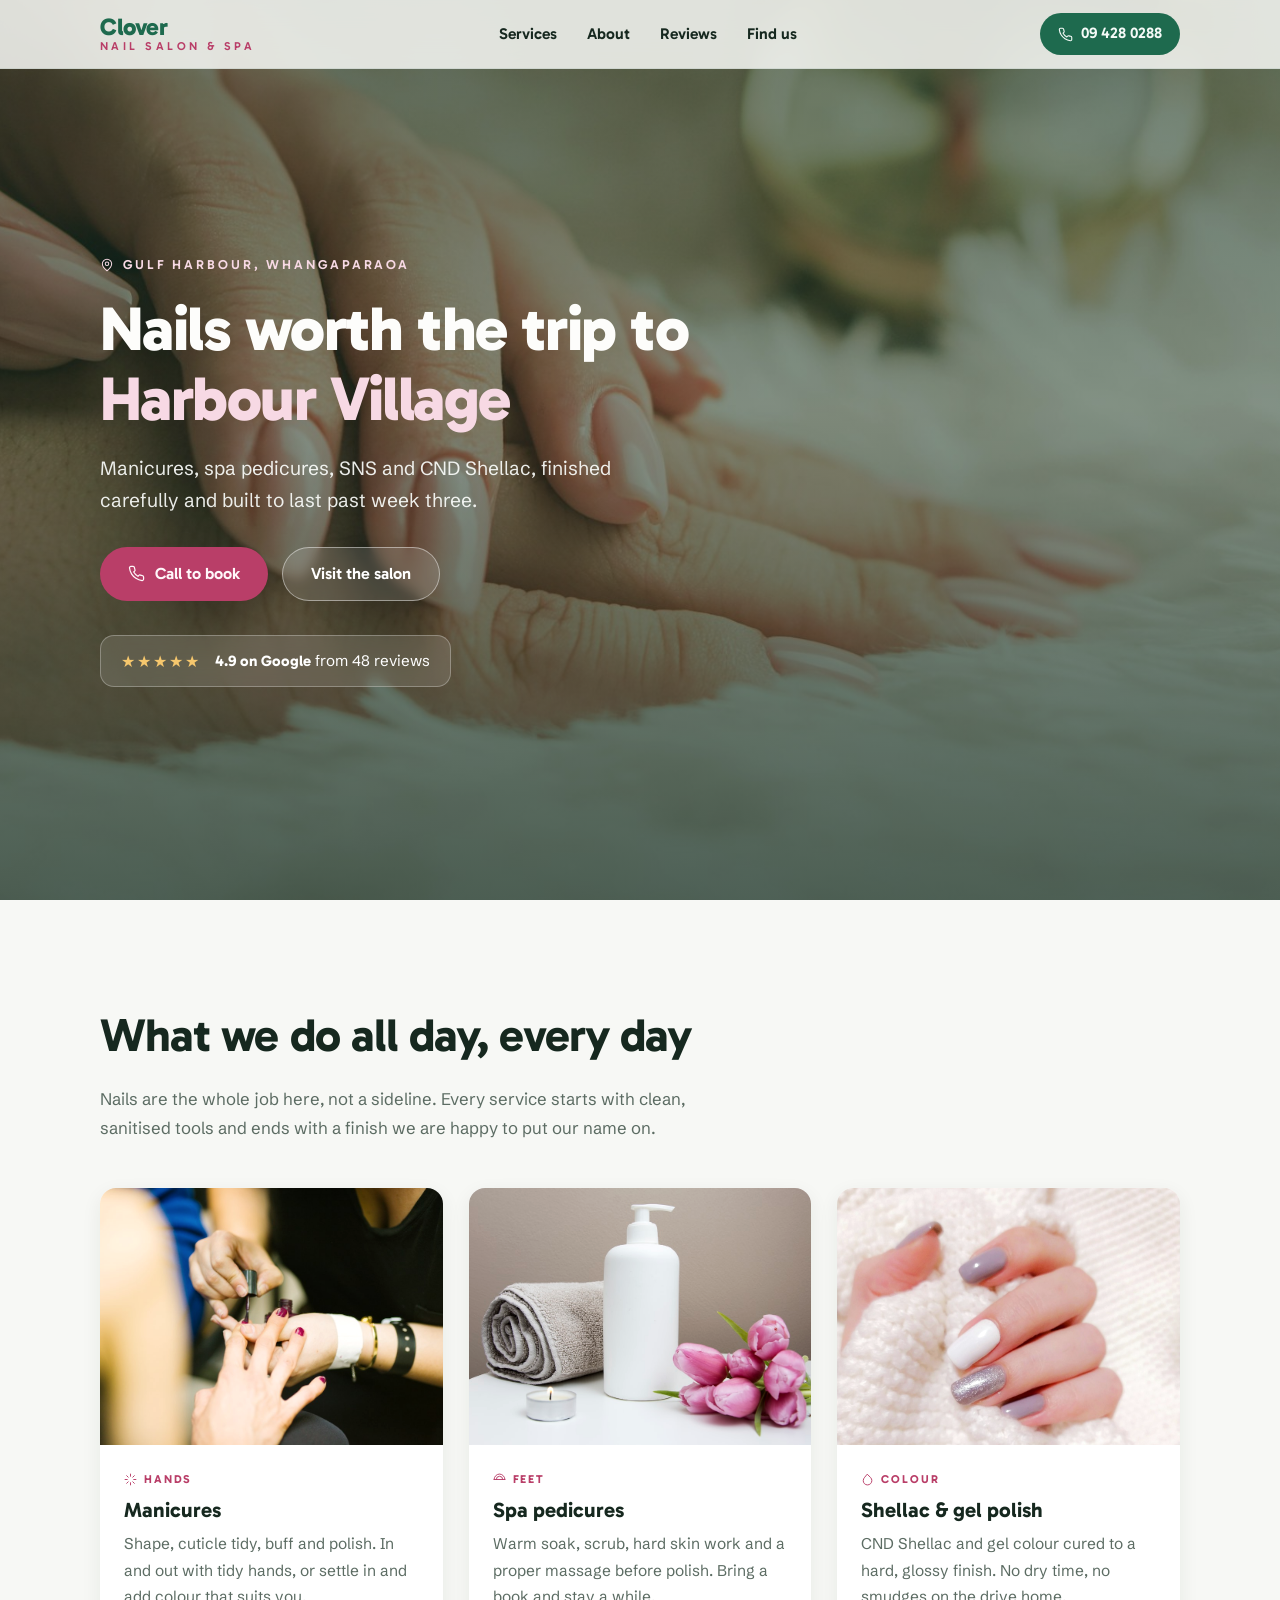
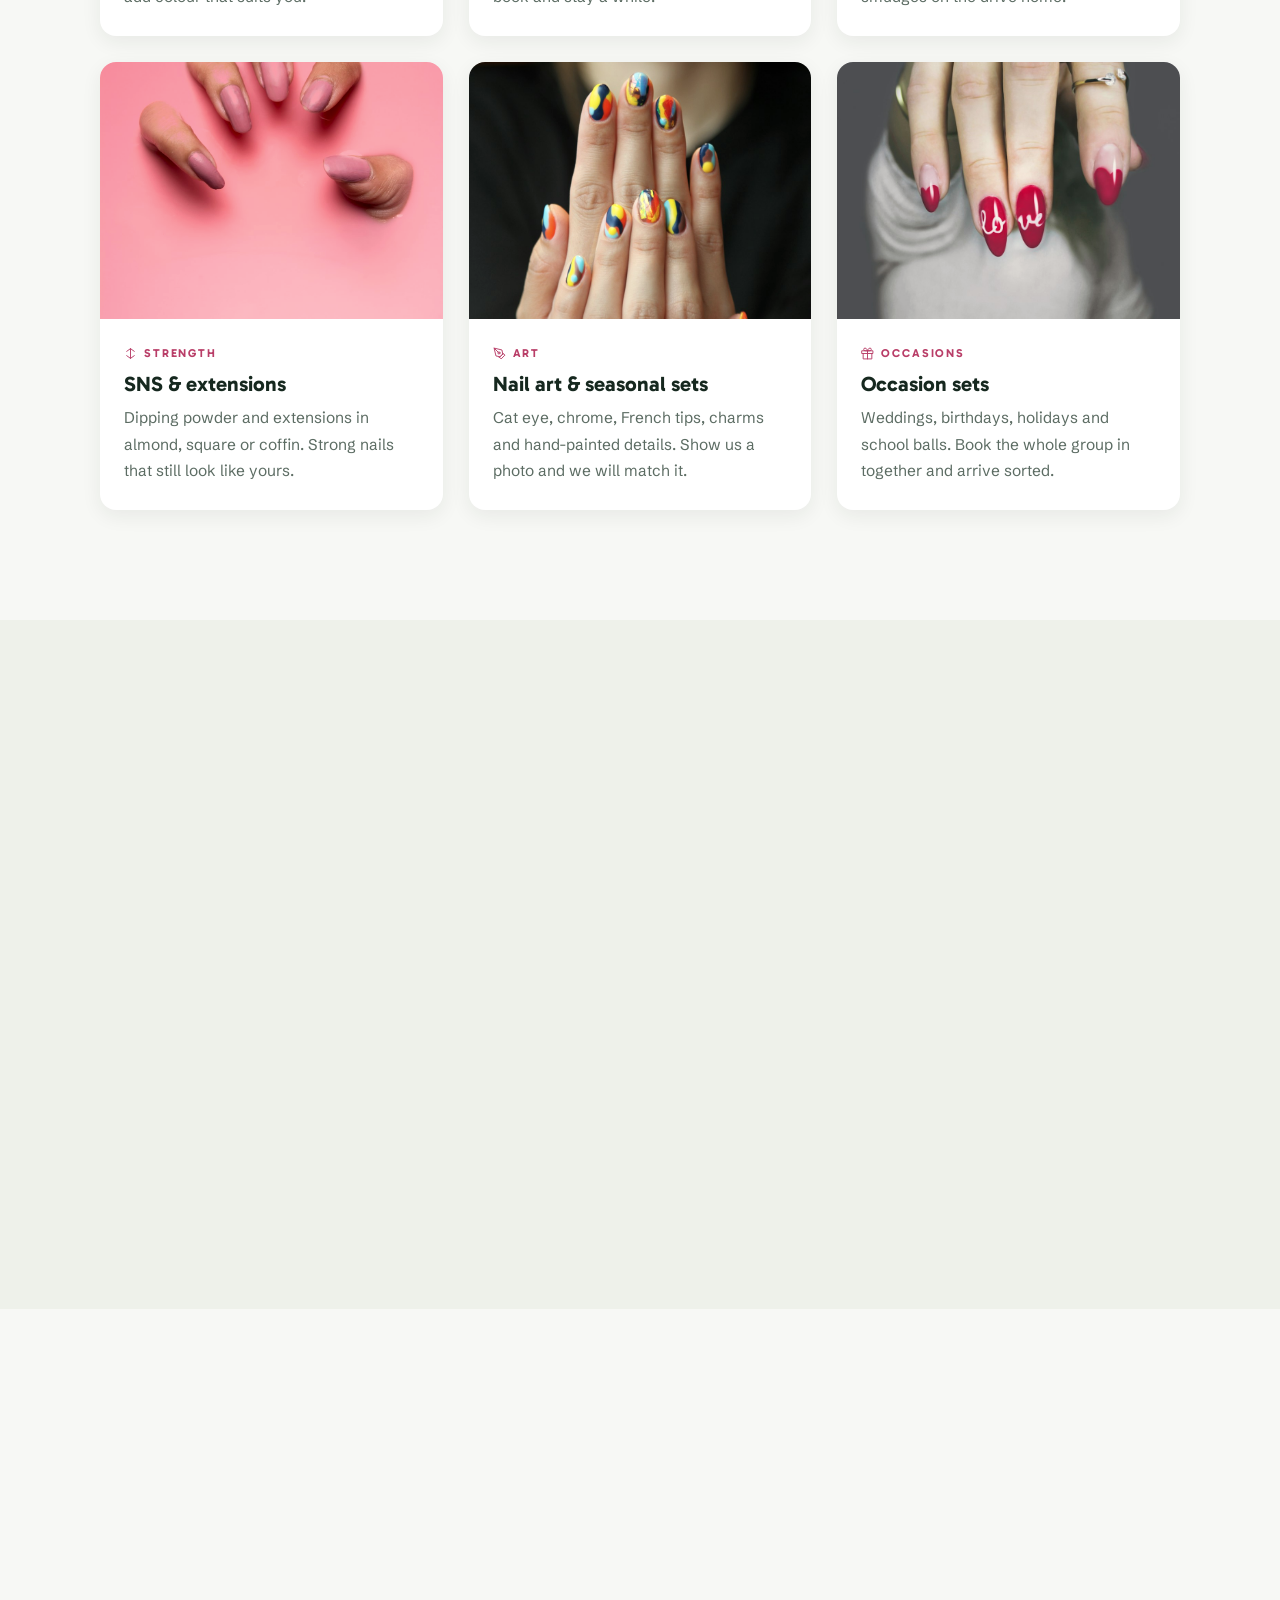
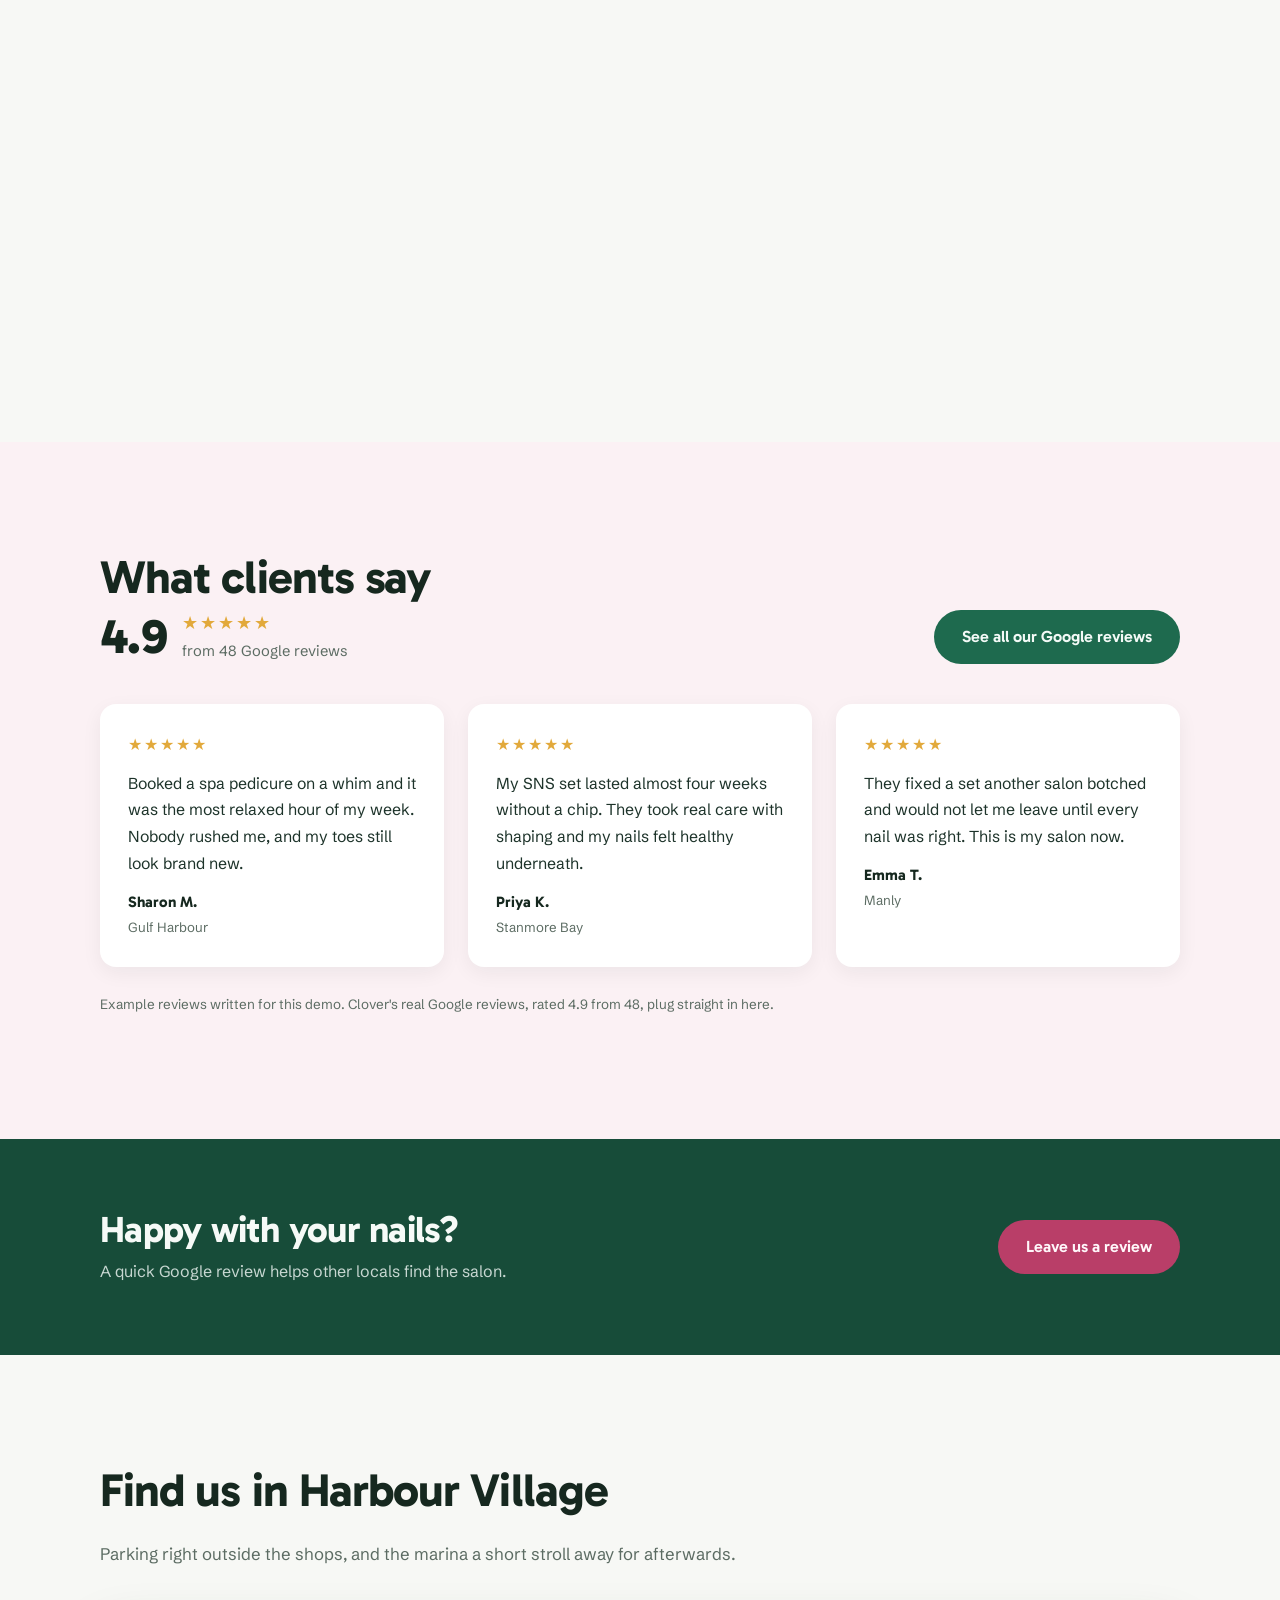
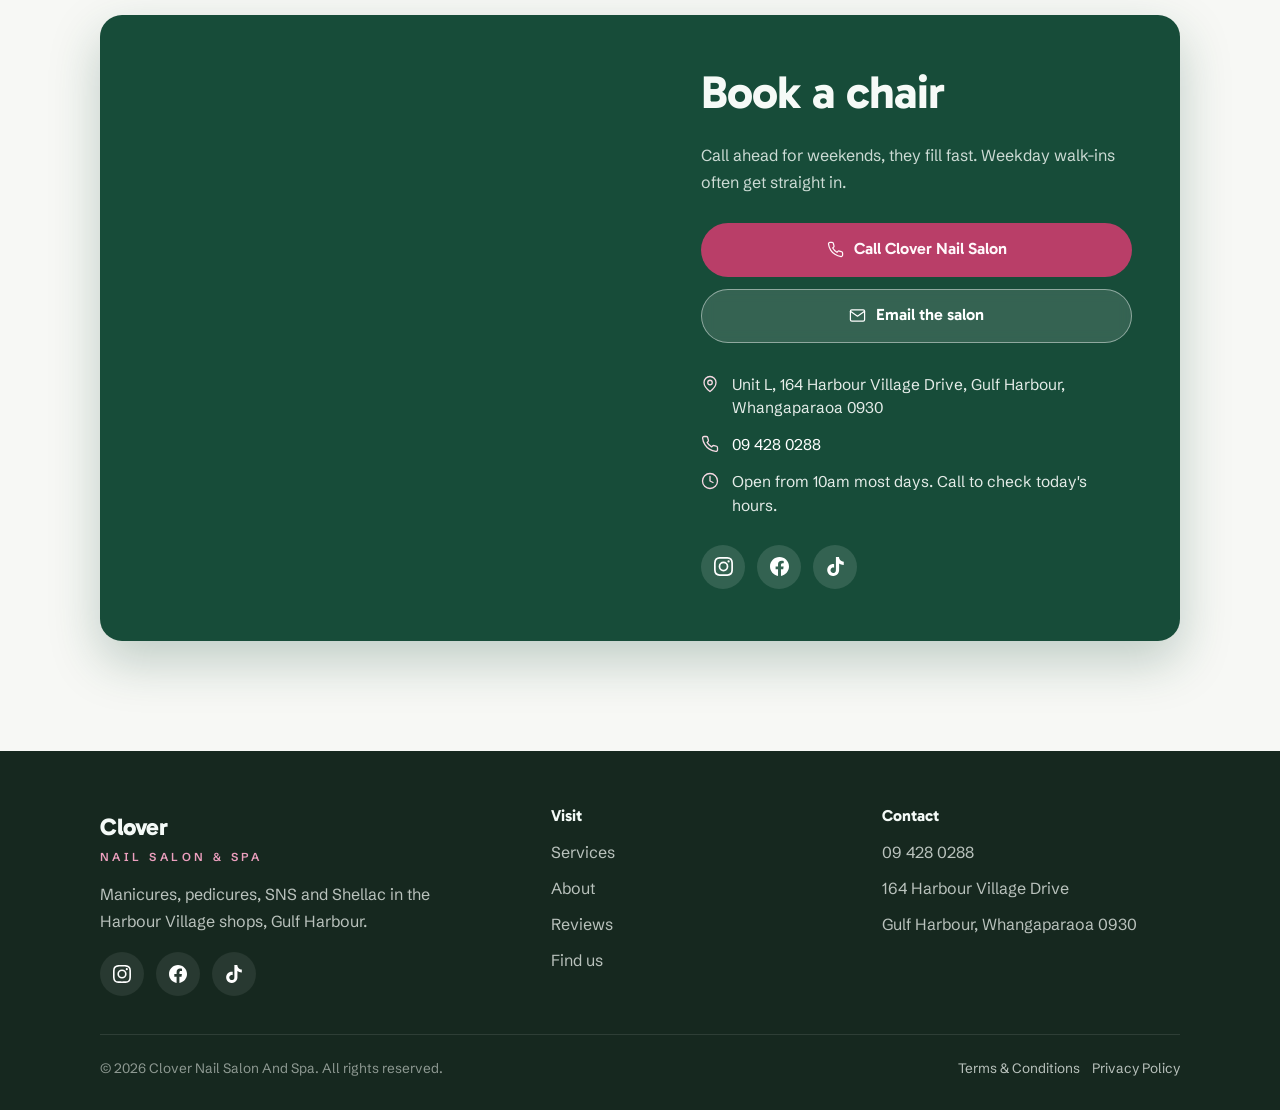
==== index.html @ a3404a82 "Initial build: Clover Nail Salon And Spa Co-Authored-By: Claude Fable 5 <noreply@anthropic.com>" ====
<!DOCTYPE html>
<html lang="en-NZ">
<head>
<meta charset="UTF-8">
<meta name="viewport" content="width=device-width, initial-scale=1">
<title>Clover Nail Salon And Spa | Nail Salon, Gulf Harbour</title>
<meta name="description" content="Manicures, spa pedicures, SNS and CND Shellac at Harbour Village, Gulf Harbour. Clover Nail Salon And Spa, rated 4.9 on Google. Call 09 428 0288 to book.">
<meta property="og:title" content="Clover Nail Salon And Spa | Nail Salon, Gulf Harbour">
<meta property="og:description" content="Manicures, spa pedicures, SNS and CND Shellac at Harbour Village, Gulf Harbour. Rated 4.9 on Google.">
<meta property="og:type" content="website">
<meta property="og:image" content="img/hero-1.jpg">
<link rel="icon" href="data:image/svg+xml,%3Csvg xmlns='http://www.w3.org/2000/svg' viewBox='0 0 64 64'%3E%3Crect width='64' height='64' rx='16' fill='%231e6a4e'/%3E%3Ctext x='32' y='44' font-family='Georgia,serif' font-size='36' font-weight='bold' fill='%23fdf2f6' text-anchor='middle'%3EC%3C/text%3E%3C/svg%3E">
<link rel="preload" as="image" href="img/hero-1.jpg" fetchpriority="high">
<link rel="preconnect" href="https://fonts.googleapis.com">
<link rel="preconnect" href="https://fonts.gstatic.com" crossorigin>
<link href="https://fonts.googleapis.com/css2?family=Gabarito:wght@500;600;700;800&family=Schibsted+Grotesk:ital,wght@0,400;0,500;0,600;0,700;1,400&display=swap" rel="stylesheet">
<style>
:root{
  --ink:#16281f;
  --ink-2:#1d332a;
  --green:#1e6a4e;
  --green-deep:#174c39;
  --rose:#b93e68;
  --rose-soft:#f7d9e4;
  --bg:#f7f8f5;
  --bone:#eef1ea;
  --blush:#fbf1f4;
  --text:#33413a;
  --muted:#5c6c63;
  --radius:16px;
  --shadow:0 14px 34px rgba(23,76,57,.13);
  --ease:cubic-bezier(.16,1,.3,1);
}
*,*::before,*::after{box-sizing:border-box}
html{scroll-behavior:smooth}
body{margin:0;font-family:"Schibsted Grotesk",sans-serif;font-size:16px;line-height:1.7;color:var(--text);background:var(--bg);overflow-x:hidden}
img{max-width:100%;image-orientation:from-image}
h1,h2,h3,h4{font-family:"Gabarito",sans-serif;color:var(--ink);line-height:1.12;margin:0 0 .5em}
h2{font-size:clamp(1.9rem,4.5vw,2.9rem);font-weight:700;letter-spacing:-.02em;text-wrap:balance}
h3{font-size:1.3rem;font-weight:700}
p{margin:0 0 1em}
a{color:var(--green)}
::selection{background:var(--rose-soft);color:var(--ink)}
.wrap{max-width:1120px;margin:0 auto;padding:0 20px}
.svc-grid>*,.about-grid>*,.crew-grid>*,.rev-grid>*,.contact-card>*,.foot-grid>*{min-width:0}
section{padding:84px 0}
@media(min-width:768px){section{padding:110px 0}}

/* buttons */
.btn{display:inline-flex;align-items:center;justify-content:center;gap:10px;font-family:"Gabarito",sans-serif;font-weight:600;font-size:1.02rem;line-height:1;padding:0 28px;height:54px;border-radius:999px;text-decoration:none;transition:transform .3s var(--ease),box-shadow .3s var(--ease),background .3s var(--ease);white-space:nowrap}
.btn:active{transform:scale(.98)}
.btn svg{flex:none}
.btn-primary{background:var(--green);color:#f4faf7}
.btn-primary:hover{background:var(--green-deep);transform:translateY(-2px);box-shadow:0 12px 26px rgba(23,76,57,.28)}
.btn-rose{background:var(--rose);color:#fff7fa}
.btn-rose:hover{background:#9f345a;transform:translateY(-2px);box-shadow:0 12px 26px rgba(185,62,104,.32)}
.btn-ghost{background:rgba(255,255,255,.13);color:#fff;border:1px solid rgba(255,255,255,.45);backdrop-filter:blur(6px)}
.btn-ghost:hover{background:rgba(255,255,255,.24);transform:translateY(-2px)}

/* intro overlay */
#intro{position:fixed;inset:0;z-index:200;background:var(--green-deep);display:flex;align-items:center;justify-content:center;flex-direction:column;gap:10px;transition:opacity .7s var(--ease),visibility .7s}
#intro .intro-name{font-family:"Gabarito",sans-serif;font-weight:800;font-size:clamp(2rem,6vw,3.4rem);color:#f4faf7;letter-spacing:-.02em;opacity:0;transform:translateY(14px);animation:introUp .8s var(--ease) .15s forwards}
#intro .intro-sub{font-size:.95rem;letter-spacing:.32em;text-transform:uppercase;color:var(--rose-soft);opacity:0;animation:introUp .8s var(--ease) .4s forwards}
#intro.done{opacity:0;visibility:hidden;pointer-events:none}
@keyframes introUp{to{opacity:1;transform:translateY(0)}}

/* nav */
header{position:fixed;top:0;left:0;right:0;z-index:100;background:rgba(247,248,245,.86);backdrop-filter:blur(14px);border-bottom:1px solid rgba(23,76,57,.08);transition:box-shadow .3s}
header.scrolled{box-shadow:0 6px 24px rgba(22,40,31,.08)}
.nav{display:flex;align-items:center;justify-content:space-between;height:68px;gap:16px}
.logo{font-family:"Gabarito",sans-serif;text-decoration:none;line-height:1;display:flex;flex-direction:column;gap:2px}
.logo .l1{font-weight:800;font-size:1.5rem;color:var(--green);letter-spacing:-.02em}
.logo .l2{font-size:.72rem;font-weight:600;letter-spacing:.3em;text-transform:uppercase;color:var(--rose)}
.nav-links{display:none;align-items:center;gap:30px;list-style:none;margin:0;padding:0}
.nav-links a{font-family:"Gabarito",sans-serif;font-weight:600;font-size:.98rem;color:var(--ink);text-decoration:none;transition:color .25s}
.nav-links a:hover{color:var(--rose)}
.nav-phone{display:none;align-items:center;gap:8px;height:42px;padding:0 18px;border-radius:999px;background:var(--green);color:#f4faf7;font-family:"Gabarito",sans-serif;font-weight:600;font-size:.95rem;line-height:1;text-decoration:none;transition:background .25s,transform .25s}
.nav-phone:hover{background:var(--green-deep);transform:translateY(-1px)}
.nav-burger{display:flex;flex-direction:column;justify-content:center;gap:5px;width:46px;height:46px;padding:11px;background:none;border:0;cursor:pointer}
.nav-burger span{display:block;height:2px;background:var(--ink);border-radius:2px;transition:transform .3s var(--ease),opacity .3s}
.nav-burger.open span:nth-child(1){transform:translateY(7px) rotate(45deg)}
.nav-burger.open span:nth-child(2){opacity:0}
.nav-burger.open span:nth-child(3){transform:translateY(-7px) rotate(-45deg)}
#mobileMenu{display:none;flex-direction:column;gap:4px;padding:10px 20px 22px;background:rgba(247,248,245,.98);border-bottom:1px solid rgba(23,76,57,.1)}
#mobileMenu.open{display:flex}
#mobileMenu a{font-family:"Gabarito",sans-serif;font-weight:600;font-size:1.1rem;color:var(--ink);text-decoration:none;padding:12px 4px;border-bottom:1px solid rgba(23,76,57,.07)}
#mobileMenu a.m-call{margin-top:10px;background:var(--green);color:#f4faf7;border:0;border-radius:999px;text-align:center;padding:14px}
@media(min-width:900px){
  .nav-links{display:flex}
  .nav-phone{display:inline-flex}
  .nav-burger,#mobileMenu{display:none!important}
}

/* hero */
.hero{position:relative;min-height:100dvh;display:flex;align-items:center;background:var(--green-deep);overflow:hidden;padding:110px 0 70px}
.hero-slides{position:absolute;inset:0}
.hero-slide{position:absolute;inset:0;background-size:cover;background-position:center;opacity:0;transition:opacity 1.6s ease}
.hero-slide.active{opacity:1}
.hero::after{content:"";position:absolute;inset:0;background:linear-gradient(180deg,rgba(20,52,40,.62) 0%,rgba(20,52,40,.5) 45%,rgba(16,42,32,.72) 100%)}
.hero-inner{position:relative;z-index:2;max-width:1120px;margin:0 auto;padding:0 20px;width:100%}
.hero-eyebrow{display:inline-flex;align-items:center;gap:9px;font-family:"Gabarito",sans-serif;font-weight:600;font-size:.82rem;letter-spacing:.22em;text-transform:uppercase;color:var(--rose-soft);margin-bottom:18px}
.hero-eyebrow svg{flex:none}
.hero h1{font-size:clamp(2.4rem,5.8vw,3.9rem);font-weight:800;color:#fdfdfb;letter-spacing:-.025em;max-width:20ch;margin-bottom:18px}
.hero h1 em{font-style:normal;color:var(--rose-soft)}
.hero-sub{font-size:clamp(1.02rem,2vw,1.2rem);color:rgba(250,252,250,.92);max-width:46ch;margin-bottom:30px}
.hero-ctas{display:flex;flex-wrap:wrap;gap:14px;margin-bottom:34px}
.hero-review{display:inline-flex;align-items:center;gap:14px;padding:14px 20px;border-radius:14px;background:rgba(255,255,255,.12);border:1px solid rgba(255,255,255,.28);backdrop-filter:blur(10px);color:#fff}
.hero-review .stars{color:#f6c76d;letter-spacing:2px;font-size:1.02rem;line-height:1}
.hero-review .hr-text{font-size:.95rem;line-height:1.4}
.hero-review .hr-text strong{font-family:"Gabarito",sans-serif;font-weight:700}
.hero-review a{color:#fff}

/* section headings */
.sec-head{max-width:640px;margin-bottom:46px}
.sec-head p{color:var(--muted);font-size:1.05rem}
.sec-head.center{margin-left:auto;margin-right:auto;text-align:center}

/* services */
.svc-grid{display:grid;grid-template-columns:1fr;gap:26px}
@media(min-width:640px){.svc-grid{grid-template-columns:repeat(2,1fr)}}
@media(min-width:1000px){.svc-grid{grid-template-columns:repeat(3,1fr)}}
.svc-card{background:#fff;border-radius:var(--radius);overflow:hidden;box-shadow:0 6px 20px rgba(22,40,31,.07);transition:transform .35s var(--ease),box-shadow .35s var(--ease)}
.svc-card:hover{transform:translateY(-6px);box-shadow:var(--shadow)}
.svc-card figure{margin:0;aspect-ratio:4/3;overflow:hidden}
.svc-card img{width:100%;height:100%;object-fit:cover;display:block;filter:saturate(.85) contrast(1.05);transition:transform .6s var(--ease)}
.svc-card:hover img{transform:scale(1.05)}
.svc-body{padding:22px 24px 26px}
.svc-tag{display:inline-flex;align-items:center;gap:7px;font-family:"Gabarito",sans-serif;font-size:.72rem;font-weight:700;letter-spacing:.16em;text-transform:uppercase;color:var(--rose);margin-bottom:8px}
.svc-body p{margin:0;color:var(--muted);font-size:.97rem}

/* about */
.about{background:var(--bone)}
.about-grid{display:grid;grid-template-columns:1fr;gap:44px;align-items:center}
@media(min-width:900px){.about-grid{grid-template-columns:1fr 1fr;gap:64px}}
.about-photo{position:relative}
.about-photo img{width:100%;height:auto;aspect-ratio:4/3;object-fit:cover;border-radius:var(--radius);filter:saturate(.85) contrast(1.05);box-shadow:var(--shadow);display:block}
.about-photo::after{content:"Harbour Village, Gulf Harbour";position:absolute;left:18px;bottom:18px;background:var(--green);color:#f4faf7;font-family:"Gabarito",sans-serif;font-weight:600;font-size:.85rem;line-height:1;padding:12px 18px;border-radius:999px}
.about-check{list-style:none;margin:26px 0 0;padding:0;display:flex;flex-direction:column;gap:14px}
.about-check li{display:flex;gap:12px;align-items:flex-start;font-weight:500;color:var(--ink-2)}
.about-check svg{flex:none;margin-top:3px;color:var(--rose)}

/* crew */
.crew-note{font-size:.85rem;color:var(--muted);display:inline-flex;align-items:center;gap:7px;background:#fff;border:1px solid rgba(23,76,57,.12);border-radius:999px;padding:7px 14px;line-height:1.45}
.crew-grid{display:grid;grid-template-columns:1fr;gap:24px;margin-top:38px}
@media(min-width:700px){.crew-grid{grid-template-columns:repeat(3,1fr)}}
.crew-card{background:#fff;border-radius:var(--radius);padding:34px 26px;text-align:center;box-shadow:0 6px 20px rgba(22,40,31,.06);transition:transform .35s var(--ease)}
.crew-card:hover{transform:translateY(-5px)}
.crew-avatar{width:88px;height:88px;margin:0 auto 18px;border-radius:50%;background:var(--green-deep);color:var(--rose-soft);display:flex;align-items:center;justify-content:center;font-family:"Gabarito",sans-serif;font-weight:800;font-size:1.7rem;border:3px solid var(--rose)}
.crew-card h3{margin-bottom:2px}
.crew-role{font-size:.85rem;font-weight:600;letter-spacing:.08em;text-transform:uppercase;color:var(--rose);margin-bottom:10px}
.crew-card p{margin:0;color:var(--muted);font-size:.95rem}

/* reviews */
.reviews{background:var(--blush)}
.rev-top{display:flex;flex-wrap:wrap;align-items:flex-end;justify-content:space-between;gap:20px;margin-bottom:40px}
.rev-score{display:flex;align-items:center;gap:14px}
.rev-score .big{font-family:"Gabarito",sans-serif;font-weight:800;font-size:3rem;color:var(--ink);line-height:1}
.rev-score .stars{color:#e2a93b;font-size:1.1rem;letter-spacing:2px;line-height:1.3}
.rev-score .cnt{font-size:.92rem;color:var(--muted)}
.rev-grid{display:grid;grid-template-columns:1fr;gap:24px}
@media(min-width:800px){.rev-grid{grid-template-columns:repeat(3,1fr)}}
.rev-card{background:#fff;border-radius:var(--radius);padding:28px;box-shadow:0 6px 20px rgba(22,40,31,.06);display:flex;flex-direction:column;gap:12px}
.rev-card .stars{color:#e2a93b;letter-spacing:2px;font-size:.98rem}
.rev-card blockquote{margin:0;font-size:.99rem;color:var(--ink-2)}
.rev-card .who{font-family:"Gabarito",sans-serif;font-weight:700;color:var(--ink);font-size:.95rem}
.rev-card .who span{display:block;font-family:"Schibsted Grotesk",sans-serif;font-weight:400;color:var(--muted);font-size:.83rem}
.rev-badge{margin-top:26px;font-size:.84rem;color:var(--muted)}

/* review banner */
.rev-banner{background:var(--green-deep);padding:70px 0}
.rev-banner .inner{display:flex;flex-wrap:wrap;align-items:center;justify-content:space-between;gap:26px}
.rev-banner h2{color:#f6faf7;margin:0;font-size:clamp(1.6rem,3.6vw,2.3rem)}
.rev-banner p{color:rgba(244,250,247,.8);margin:8px 0 0;max-width:44ch}

/* contact */
.contact-card{background:var(--green-deep);border-radius:22px;overflow:hidden;display:grid;grid-template-columns:1fr;box-shadow:0 20px 50px rgba(23,76,57,.25)}
@media(min-width:900px){.contact-card{grid-template-columns:1.05fr 1fr}}
.contact-map{min-height:320px;order:2}
@media(min-width:900px){.contact-map{order:1}}
.contact-map iframe{width:100%;height:100%;min-height:320px;border:0;display:block}
.contact-info{order:1;padding:40px 28px}
@media(min-width:900px){.contact-info{order:2;padding:52px 48px}}
.contact-info h2{color:#f6faf7}
.contact-info>p{color:rgba(244,250,247,.82);margin-bottom:26px}
.contact-btns{display:flex;flex-direction:column;gap:12px;margin-bottom:30px}
.contact-btns .btn{width:100%}
.c-rows{display:flex;flex-direction:column;gap:14px;margin-bottom:28px}
.c-row{display:flex;gap:13px;align-items:flex-start;color:rgba(246,250,247,.92);font-size:.97rem;line-height:1.5}
.c-row svg{flex:none;margin-top:2px;color:var(--rose-soft)}
.c-row a{color:#fff;text-decoration:none}
.c-row a:hover{text-decoration:underline}
.socials{display:flex;gap:12px}
.socials a{width:44px;height:44px;border-radius:50%;display:flex;align-items:center;justify-content:center;background:rgba(255,255,255,.12);color:#fff;transition:background .25s,transform .25s}
.socials a:hover{background:var(--rose);transform:translateY(-2px)}

/* footer */
footer{background:var(--ink);color:rgba(240,245,241,.75);padding:56px 0 30px}
.foot-grid{display:grid;grid-template-columns:1fr;gap:34px;margin-bottom:38px}
@media(min-width:800px){.foot-grid{grid-template-columns:1.4fr 1fr 1fr}}
.foot-logo .l1{font-family:"Gabarito",sans-serif;font-weight:800;font-size:1.5rem;color:#f4faf7;letter-spacing:-.02em}
.foot-logo .l2{font-size:.72rem;font-weight:600;letter-spacing:.3em;text-transform:uppercase;color:#ec9fbe}
footer h3{color:#f4faf7;font-size:1rem;margin-bottom:14px}
footer ul{list-style:none;margin:0;padding:0;display:flex;flex-direction:column;gap:9px}
footer a{color:rgba(240,245,241,.75);text-decoration:none;transition:color .25s}
footer a:hover{color:var(--rose-soft)}
.foot-bottom{border-top:1px solid rgba(255,255,255,.1);padding-top:22px;display:flex;flex-wrap:wrap;justify-content:space-between;gap:12px;font-size:.85rem;color:rgba(240,245,241,.55)}
footer .socials a{background:rgba(255,255,255,.08)}

/* reveal */
.reveal{opacity:0;transform:translateY(26px);transition:opacity .8s var(--ease),transform .8s var(--ease)}
.reveal.in{opacity:1;transform:none}

@media (prefers-reduced-motion: reduce){
  html{scroll-behavior:auto}
  *,*::before,*::after{animation-duration:.01ms!important;animation-iteration-count:1!important;transition-duration:.01ms!important}
  .reveal{opacity:1;transform:none}
  #intro{display:none}
}
</style>
</head>
<body>

<div id="intro" aria-hidden="true">
  <div class="intro-name">Clover</div>
  <div class="intro-sub">Nail Salon &amp; Spa</div>
</div>

<header id="siteHeader">
  <div class="wrap nav">
    <a class="logo" href="#top" aria-label="Clover Nail Salon And Spa, home">
      <span class="l1">Clover</span>
      <span class="l2">Nail Salon &amp; Spa</span>
    </a>
    <ul class="nav-links">
      <li><a href="#services">Services</a></li>
      <li><a href="#about">About</a></li>
      <li><a href="#reviews">Reviews</a></li>
      <li><a href="#contact">Find us</a></li>
    </ul>
    <a class="nav-phone" href="tel:+6494280288">
      <svg width="15" height="15" viewBox="0 0 24 24" fill="none" stroke="currentColor" stroke-width="1.75" stroke-linecap="round" stroke-linejoin="round" aria-hidden="true"><path d="M22 16.92v3a2 2 0 0 1-2.18 2 19.79 19.79 0 0 1-8.63-3.07 19.5 19.5 0 0 1-6-6 19.79 19.79 0 0 1-3.07-8.67A2 2 0 0 1 4.11 2h3a2 2 0 0 1 2 1.72c.13.96.36 1.9.7 2.81a2 2 0 0 1-.45 2.11L8.09 9.91a16 16 0 0 0 6 6l1.27-1.27a2 2 0 0 1 2.11-.45c.91.34 1.85.57 2.81.7A2 2 0 0 1 22 16.92z"/></svg>
      09 428 0288
    </a>
    <button class="nav-burger" id="burger" aria-label="Open menu" aria-expanded="false">
      <span></span><span></span><span></span>
    </button>
  </div>
  <nav id="mobileMenu" aria-label="Mobile">
    <a href="#services">Services</a>
    <a href="#about">About</a>
    <a href="#reviews">Reviews</a>
    <a href="#contact">Find us</a>
    <a class="m-call" href="tel:+6494280288">Call 09 428 0288</a>
  </nav>
</header>

<main id="top">

<section class="hero" id="home" aria-label="Welcome">
  <div class="hero-slides" aria-hidden="true">
    <div class="hero-slide active" style="background-image:url('img/hero-1.jpg')"></div>
    <div class="hero-slide" data-src="img/hero-2.jpg"></div>
    <div class="hero-slide" data-src="img/hero-3.jpg"></div>
  </div>
  <div class="hero-inner">
    <span class="hero-eyebrow">
      <svg width="14" height="14" viewBox="0 0 24 24" fill="none" stroke="currentColor" stroke-width="1.75" stroke-linecap="round" stroke-linejoin="round" aria-hidden="true"><path d="M20 10c0 6-8 12-8 12s-8-6-8-12a8 8 0 0 1 16 0z"/><circle cx="12" cy="10" r="3"/></svg>
      Gulf Harbour, Whangaparaoa
    </span>
    <h1>Nails worth the trip to <em>Harbour Village</em></h1>
    <p class="hero-sub">Manicures, spa pedicures, SNS and CND Shellac, finished carefully and built to last past week three.</p>
    <div class="hero-ctas">
      <a class="btn btn-rose" href="tel:+6494280288">
        <svg width="17" height="17" viewBox="0 0 24 24" fill="none" stroke="currentColor" stroke-width="1.75" stroke-linecap="round" stroke-linejoin="round" aria-hidden="true"><path d="M22 16.92v3a2 2 0 0 1-2.18 2 19.79 19.79 0 0 1-8.63-3.07 19.5 19.5 0 0 1-6-6 19.79 19.79 0 0 1-3.07-8.67A2 2 0 0 1 4.11 2h3a2 2 0 0 1 2 1.72c.13.96.36 1.9.7 2.81a2 2 0 0 1-.45 2.11L8.09 9.91a16 16 0 0 0 6 6l1.27-1.27a2 2 0 0 1 2.11-.45c.91.34 1.85.57 2.81.7A2 2 0 0 1 22 16.92z"/></svg>
        Call to book
      </a>
      <a class="btn btn-ghost" href="#contact">Visit the salon</a>
    </div>
    <div class="hero-review">
      <span class="stars" aria-hidden="true">&#9733;&#9733;&#9733;&#9733;&#9733;</span>
      <span class="hr-text"><strong>4.9 on Google</strong> from 48 reviews</span>
    </div>
  </div>
</section>

<section id="services">
  <div class="wrap">
    <div class="sec-head reveal">
      <h2>What we do all day, every day</h2>
      <p>Nails are the whole job here, not a sideline. Every service starts with clean, sanitised tools and ends with a finish we are happy to put our name on.</p>
    </div>
    <div class="svc-grid">
      <article class="svc-card reveal">
        <figure><img src="img/svc-manicure.jpg" alt="Nail technician painting a client's nails" width="1000" height="667" loading="lazy"></figure>
        <div class="svc-body">
          <span class="svc-tag">
            <svg width="13" height="13" viewBox="0 0 24 24" fill="none" stroke="currentColor" stroke-width="1.75" stroke-linecap="round" stroke-linejoin="round" aria-hidden="true"><path d="M12 2v4M12 18v4M4.93 4.93l2.83 2.83M16.24 16.24l2.83 2.83M2 12h4M18 12h4M4.93 19.07l2.83-2.83M16.24 7.76l2.83-2.83"/></svg>
            Hands
          </span>
          <h3>Manicures</h3>
          <p>Shape, cuticle tidy, buff and polish. In and out with tidy hands, or settle in and add colour that suits you.</p>
        </div>
      </article>
      <article class="svc-card reveal">
        <figure><img src="img/svc-pedicure.jpg" alt="Rolled towel, lotion and pink tulips set up for a spa treatment" width="1000" height="667" loading="lazy"></figure>
        <div class="svc-body">
          <span class="svc-tag">
            <svg width="13" height="13" viewBox="0 0 24 24" fill="none" stroke="currentColor" stroke-width="1.75" stroke-linecap="round" stroke-linejoin="round" aria-hidden="true"><path d="M2 12h20M2 12a10 10 0 0 1 20 0M6 12a6 6 0 0 1 12 0"/></svg>
            Feet
          </span>
          <h3>Spa pedicures</h3>
          <p>Warm soak, scrub, hard skin work and a proper massage before polish. Bring a book and stay a while.</p>
        </div>
      </article>
      <article class="svc-card reveal">
        <figure><img src="img/svc-gel.jpg" alt="Grey, white and glitter gel polish on square nails" width="1000" height="1000" loading="lazy"></figure>
        <div class="svc-body">
          <span class="svc-tag">
            <svg width="13" height="13" viewBox="0 0 24 24" fill="none" stroke="currentColor" stroke-width="1.75" stroke-linecap="round" stroke-linejoin="round" aria-hidden="true"><path d="M12 2.69l5.66 5.66a8 8 0 1 1-11.31 0z"/></svg>
            Colour
          </span>
          <h3>Shellac &amp; gel polish</h3>
          <p>CND Shellac and gel colour cured to a hard, glossy finish. No dry time, no smudges on the drive home.</p>
        </div>
      </article>
      <article class="svc-card reveal">
        <figure><img src="img/svc-sns.jpg" alt="Long pink dip powder nails against a pink background" width="1000" height="1500" loading="lazy"></figure>
        <div class="svc-body">
          <span class="svc-tag">
            <svg width="13" height="13" viewBox="0 0 24 24" fill="none" stroke="currentColor" stroke-width="1.75" stroke-linecap="round" stroke-linejoin="round" aria-hidden="true"><path d="M12 3v18M5 8l7-5 7 5M5 16l7 5 7-5"/></svg>
            Strength
          </span>
          <h3>SNS &amp; extensions</h3>
          <p>Dipping powder and extensions in almond, square or coffin. Strong nails that still look like yours.</p>
        </div>
      </article>
      <article class="svc-card reveal">
        <figure><img src="img/svc-art.jpg" alt="Colourful abstract nail art in blue, orange and yellow" width="1000" height="1500" loading="lazy"></figure>
        <div class="svc-body">
          <span class="svc-tag">
            <svg width="13" height="13" viewBox="0 0 24 24" fill="none" stroke="currentColor" stroke-width="1.75" stroke-linecap="round" stroke-linejoin="round" aria-hidden="true"><path d="M12 19l7-7 3 3-7 7-3-3zM18 13l-1.5-7.5L2 2l3.5 14.5L13 18l5-5zM2 2l7.586 7.586"/><circle cx="11" cy="11" r="2"/></svg>
            Art
          </span>
          <h3>Nail art &amp; seasonal sets</h3>
          <p>Cat eye, chrome, French tips, charms and hand-painted details. Show us a photo and we will match it.</p>
        </div>
      </article>
      <article class="svc-card reveal">
        <figure><img src="img/svc-occasion.jpg" alt="Deep red almond nails with hand-painted lettering" width="1000" height="667" loading="lazy"></figure>
        <div class="svc-body">
          <span class="svc-tag">
            <svg width="13" height="13" viewBox="0 0 24 24" fill="none" stroke="currentColor" stroke-width="1.75" stroke-linecap="round" stroke-linejoin="round" aria-hidden="true"><path d="M20 12v10H4V12M2 7h20v5H2zM12 22V7M12 7H7.5a2.5 2.5 0 0 1 0-5C11 2 12 7 12 7zM12 7h4.5a2.5 2.5 0 0 0 0-5C13 2 12 7 12 7z"/></svg>
            Occasions
          </span>
          <h3>Occasion sets</h3>
          <p>Weddings, birthdays, holidays and school balls. Book the whole group in together and arrive sorted.</p>
        </div>
      </article>
    </div>
  </div>
</section>

<section class="about" id="about">
  <div class="wrap about-grid">
    <div class="about-photo reveal">
      <img src="img/about-salon.jpg" alt="Bright modern salon interior with mirrors and comfortable chairs" width="1400" height="934" loading="lazy">
    </div>
    <div class="reveal">
      <h2>The little green salon by the marina</h2>
      <p>Clover Nail Salon And Spa sits in the Harbour Village shops on Harbour Village Drive, a short walk from the Gulf Harbour marina. Locals from across the Whangaparaoa Peninsula come in for nails that are done carefully, not quickly.</p>
      <p>You will not be rushed out of the chair. The team checks shape and length with you before any colour goes on, and fixes anything you are not sure about before you leave.</p>
      <ul class="about-check">
        <li>
          <svg width="20" height="20" viewBox="0 0 24 24" fill="none" stroke="currentColor" stroke-width="2" stroke-linecap="round" stroke-linejoin="round" aria-hidden="true"><path d="M22 11.08V12a10 10 0 1 1-5.93-9.14"/><path d="M22 4L12 14.01l-3-3"/></svg>
          Locally owned, part of the Harbour Village shops
        </li>
        <li>
          <svg width="20" height="20" viewBox="0 0 24 24" fill="none" stroke="currentColor" stroke-width="2" stroke-linecap="round" stroke-linejoin="round" aria-hidden="true"><path d="M22 11.08V12a10 10 0 1 1-5.93-9.14"/><path d="M22 4L12 14.01l-3-3"/></svg>
          Sanitised tools and fresh files for every client
        </li>
        <li>
          <svg width="20" height="20" viewBox="0 0 24 24" fill="none" stroke="currentColor" stroke-width="2" stroke-linecap="round" stroke-linejoin="round" aria-hidden="true"><path d="M22 11.08V12a10 10 0 1 1-5.93-9.14"/><path d="M22 4L12 14.01l-3-3"/></svg>
          Bookings by phone, walk-ins welcome when a chair is free
        </li>
      </ul>
    </div>
  </div>
</section>

<section id="crew">
  <div class="wrap">
    <div class="sec-head reveal">
      <h2>Who looks after you</h2>
      <p>A small team who do nails all day and still get excited about a good cat eye finish.</p>
      <span class="crew-note">
        <svg width="13" height="13" viewBox="0 0 24 24" fill="none" stroke="currentColor" stroke-width="1.75" stroke-linecap="round" stroke-linejoin="round" aria-hidden="true"><circle cx="12" cy="12" r="10"/><path d="M12 16v-4M12 8h.01"/></svg>
        Example team, real names and photos added with the full site
      </span>
    </div>
    <div class="crew-grid">
      <div class="crew-card reveal">
        <div class="crew-avatar" aria-hidden="true">CL</div>
        <h3>Owner</h3>
        <div class="crew-role">Senior nail technician</div>
        <p>Runs the salon and sets the standard. The one to ask for tricky shapes and colour matching.</p>
      </div>
      <div class="crew-card reveal">
        <div class="crew-avatar" aria-hidden="true">NT</div>
        <h3>Nail technician</h3>
        <div class="crew-role">SNS &amp; extensions</div>
        <p>Fast, tidy and gentle with natural nails. Handles most of the dip powder and extension work.</p>
      </div>
      <div class="crew-card reveal">
        <div class="crew-avatar" aria-hidden="true">ST</div>
        <h3>Spa therapist</h3>
        <div class="crew-role">Pedicures &amp; care</div>
        <p>Looks after the pedicure chairs. Known for the foot massage people quietly extend by ten minutes.</p>
      </div>
    </div>
  </div>
</section>

<section class="reviews" id="reviews">
  <div class="wrap">
    <div class="rev-top reveal">
      <div>
        <h2 style="margin-bottom:6px">What clients say</h2>
        <div class="rev-score">
          <span class="big">4.9</span>
          <span>
            <span class="stars" aria-hidden="true">&#9733;&#9733;&#9733;&#9733;&#9733;</span><br>
            <span class="cnt">from 48 Google reviews</span>
          </span>
        </div>
      </div>
      <a class="btn btn-primary" href="https://www.google.com/maps/search/?api=1&amp;query=Clover+Nail+Salon+And+Spa+164+Harbour+Village+Drive+Gulf+Harbour" target="_blank" rel="noopener">See all our Google reviews</a>
    </div>
    <div class="rev-grid">
      <article class="rev-card reveal">
        <span class="stars" aria-hidden="true">&#9733;&#9733;&#9733;&#9733;&#9733;</span>
        <blockquote>Booked a spa pedicure on a whim and it was the most relaxed hour of my week. Nobody rushed me, and my toes still look brand new.</blockquote>
        <div class="who">Sharon M. <span>Gulf Harbour</span></div>
      </article>
      <article class="rev-card reveal">
        <span class="stars" aria-hidden="true">&#9733;&#9733;&#9733;&#9733;&#9733;</span>
        <blockquote>My SNS set lasted almost four weeks without a chip. They took real care with shaping and my nails felt healthy underneath.</blockquote>
        <div class="who">Priya K. <span>Stanmore Bay</span></div>
      </article>
      <article class="rev-card reveal">
        <span class="stars" aria-hidden="true">&#9733;&#9733;&#9733;&#9733;&#9733;</span>
        <blockquote>They fixed a set another salon botched and would not let me leave until every nail was right. This is my salon now.</blockquote>
        <div class="who">Emma T. <span>Manly</span></div>
      </article>
    </div>
    <p class="rev-badge reveal">Example reviews written for this demo. Clover's real Google reviews, rated 4.9 from 48, plug straight in here.</p>
  </div>
</section>

<section class="rev-banner" aria-label="Leave a review">
  <div class="wrap inner">
    <div class="reveal">
      <h2>Happy with your nails?</h2>
      <p>A quick Google review helps other locals find the salon.</p>
    </div>
    <a class="btn btn-rose reveal" href="https://www.google.com/maps/search/?api=1&amp;query=Clover+Nail+Salon+And+Spa+164+Harbour+Village+Drive+Gulf+Harbour" target="_blank" rel="noopener">Leave us a review</a>
  </div>
</section>

<section id="contact">
  <div class="wrap">
    <div class="sec-head reveal">
      <h2>Find us in Harbour Village</h2>
      <p>Parking right outside the shops, and the marina a short stroll away for afterwards.</p>
    </div>
    <div class="contact-card reveal">
      <div class="contact-map">
        <iframe title="Map showing Clover Nail Salon And Spa at 164 Harbour Village Drive, Gulf Harbour" src="https://www.google.com/maps?q=Clover%20Nail%20Salon%20And%20Spa%2C%20164%20Harbour%20Village%20Drive%2C%20Gulf%20Harbour%2C%20Whangaparaoa&amp;output=embed" loading="lazy" referrerpolicy="no-referrer-when-downgrade" allowfullscreen></iframe>
      </div>
      <div class="contact-info">
        <h2>Book a chair</h2>
        <p>Call ahead for weekends, they fill fast. Weekday walk-ins often get straight in.</p>
        <div class="contact-btns">
          <a class="btn btn-rose" href="tel:+6494280288">
            <svg width="17" height="17" viewBox="0 0 24 24" fill="none" stroke="currentColor" stroke-width="1.75" stroke-linecap="round" stroke-linejoin="round" aria-hidden="true"><path d="M22 16.92v3a2 2 0 0 1-2.18 2 19.79 19.79 0 0 1-8.63-3.07 19.5 19.5 0 0 1-6-6 19.79 19.79 0 0 1-3.07-8.67A2 2 0 0 1 4.11 2h3a2 2 0 0 1 2 1.72c.13.96.36 1.9.7 2.81a2 2 0 0 1-.45 2.11L8.09 9.91a16 16 0 0 0 6 6l1.27-1.27a2 2 0 0 1 2.11-.45c.91.34 1.85.57 2.81.7A2 2 0 0 1 22 16.92z"/></svg>
            Call Clover Nail Salon
          </a>
          <a class="btn btn-ghost" data-gmail data-user="cloverdins109" data-domain="gmail.com" data-su="Booking%20enquiry" href="#contact">
            <svg width="17" height="17" viewBox="0 0 24 24" fill="none" stroke="currentColor" stroke-width="1.75" stroke-linecap="round" stroke-linejoin="round" aria-hidden="true"><path d="M4 4h16c1.1 0 2 .9 2 2v12c0 1.1-.9 2-2 2H4c-1.1 0-2-.9-2-2V6c0-1.1.9-2 2-2z"/><path d="M22 6l-10 7L2 6"/></svg>
            Email the salon
          </a>
        </div>
        <div class="c-rows">
          <div class="c-row">
            <svg width="18" height="18" viewBox="0 0 24 24" fill="none" stroke="currentColor" stroke-width="1.75" stroke-linecap="round" stroke-linejoin="round" aria-hidden="true"><path d="M20 10c0 6-8 12-8 12s-8-6-8-12a8 8 0 0 1 16 0z"/><circle cx="12" cy="10" r="3"/></svg>
            <span>Unit L, 164 Harbour Village Drive, Gulf Harbour, Whangaparaoa 0930</span>
          </div>
          <div class="c-row">
            <svg width="18" height="18" viewBox="0 0 24 24" fill="none" stroke="currentColor" stroke-width="1.75" stroke-linecap="round" stroke-linejoin="round" aria-hidden="true"><path d="M22 16.92v3a2 2 0 0 1-2.18 2 19.79 19.79 0 0 1-8.63-3.07 19.5 19.5 0 0 1-6-6 19.79 19.79 0 0 1-3.07-8.67A2 2 0 0 1 4.11 2h3a2 2 0 0 1 2 1.72c.13.96.36 1.9.7 2.81a2 2 0 0 1-.45 2.11L8.09 9.91a16 16 0 0 0 6 6l1.27-1.27a2 2 0 0 1 2.11-.45c.91.34 1.85.57 2.81.7A2 2 0 0 1 22 16.92z"/></svg>
            <span><a href="tel:+6494280288">09 428 0288</a></span>
          </div>
          <div class="c-row">
            <svg width="18" height="18" viewBox="0 0 24 24" fill="none" stroke="currentColor" stroke-width="1.75" stroke-linecap="round" stroke-linejoin="round" aria-hidden="true"><circle cx="12" cy="12" r="10"/><path d="M12 6v6l4 2"/></svg>
            <span>Open from 10am most days. Call to check today's hours.</span>
          </div>
        </div>
        <div class="socials">
          <a href="https://www.instagram.com/clovernails_nz/" target="_blank" rel="noopener" aria-label="Clover Nail Salon on Instagram">
            <svg width="19" height="19" viewBox="0 0 24 24" fill="currentColor" aria-hidden="true"><path d="M12 2.163c3.204 0 3.584.012 4.85.07 3.252.148 4.771 1.691 4.919 4.919.058 1.265.069 1.645.069 4.849 0 3.205-.012 3.584-.069 4.849-.149 3.225-1.664 4.771-4.919 4.919-1.266.058-1.644.07-4.85.07-3.204 0-3.584-.012-4.849-.07-3.26-.149-4.771-1.699-4.919-4.92-.058-1.265-.07-1.644-.07-4.849 0-3.204.013-3.583.07-4.849.149-3.227 1.664-4.771 4.919-4.919 1.266-.057 1.645-.069 4.849-.069zm0-2.163c-3.259 0-3.667.014-4.947.072-4.358.2-6.78 2.618-6.98 6.98-.059 1.281-.073 1.689-.073 4.948 0 3.259.014 3.668.072 4.948.2 4.358 2.618 6.78 6.98 6.98 1.281.058 1.689.072 4.948.072 3.259 0 3.668-.014 4.948-.072 4.354-.2 6.782-2.618 6.979-6.98.059-1.28.073-1.689.073-4.948 0-3.259-.014-3.667-.072-4.947-.196-4.354-2.617-6.78-6.979-6.98-1.281-.059-1.69-.073-4.949-.073zm0 5.838a6.162 6.162 0 1 0 0 12.324 6.162 6.162 0 0 0 0-12.324zm0 10.162a4 4 0 1 1 0-8 4 4 0 0 1 0 8zm6.406-11.845a1.44 1.44 0 1 0 0 2.881 1.44 1.44 0 0 0 0-2.881z"/></svg>
          </a>
          <a href="https://www.facebook.com/clovernailsalon/" target="_blank" rel="noopener" aria-label="Clover Nail Salon on Facebook">
            <svg width="19" height="19" viewBox="0 0 24 24" fill="currentColor" aria-hidden="true"><path d="M24 12.073c0-6.627-5.373-12-12-12s-12 5.373-12 12c0 5.99 4.388 10.954 10.125 11.854v-8.385H7.078v-3.47h3.047V9.43c0-3.007 1.792-4.669 4.533-4.669 1.312 0 2.686.235 2.686.235v2.953H15.83c-1.491 0-1.956.925-1.956 1.874v2.25h3.328l-.532 3.47h-2.796v8.385C19.612 23.027 24 18.062 24 12.073z"/></svg>
          </a>
          <a href="https://www.tiktok.com/search?q=Clover%20Nail%20Salon%20And%20Spa%20Auckland" target="_blank" rel="noopener" aria-label="Find Clover Nail Salon on TikTok">
            <svg width="19" height="19" viewBox="0 0 24 24" fill="currentColor" aria-hidden="true"><path d="M12.525.02c1.31-.02 2.61-.01 3.91-.02.08 1.53.63 3.09 1.75 4.17 1.12 1.11 2.7 1.62 4.24 1.79v4.03c-1.44-.05-2.89-.35-4.2-.97-.57-.26-1.1-.59-1.62-.93-.01 2.92.01 5.84-.02 8.75-.08 1.4-.54 2.79-1.35 3.94-1.31 1.92-3.58 3.17-5.91 3.21-1.43.08-2.86-.31-4.08-1.03-2.02-1.19-3.44-3.37-3.65-5.71-.02-.5-.03-1-.01-1.49.18-1.9 1.12-3.72 2.58-4.96 1.66-1.44 3.98-2.13 6.15-1.72.02 1.48-.04 2.96-.04 4.44-.99-.32-2.15-.23-3.02.37-.63.41-1.11 1.04-1.36 1.75-.21.51-.15 1.07-.14 1.61.24 1.64 1.82 3.02 3.5 2.87 1.12-.01 2.19-.66 2.77-1.61.19-.33.4-.67.41-1.06.1-1.79.06-3.57.07-5.36.01-4.03-.01-8.05.02-12.07z"/></svg>
          </a>
        </div>
      </div>
    </div>
  </div>
</section>

</main>

<footer>
  <div class="wrap">
    <div class="foot-grid">
      <div>
        <div class="foot-logo">
          <div class="l1">Clover</div>
          <div class="l2">Nail Salon &amp; Spa</div>
        </div>
        <p style="margin-top:14px;max-width:34ch">Manicures, pedicures, SNS and Shellac in the Harbour Village shops, Gulf Harbour.</p>
        <div class="socials" style="margin-top:6px">
          <a href="https://www.instagram.com/clovernails_nz/" target="_blank" rel="noopener" aria-label="Instagram">
            <svg width="18" height="18" viewBox="0 0 24 24" fill="currentColor" aria-hidden="true"><path d="M12 2.163c3.204 0 3.584.012 4.85.07 3.252.148 4.771 1.691 4.919 4.919.058 1.265.069 1.645.069 4.849 0 3.205-.012 3.584-.069 4.849-.149 3.225-1.664 4.771-4.919 4.919-1.266.058-1.644.07-4.85.07-3.204 0-3.584-.012-4.849-.07-3.26-.149-4.771-1.699-4.919-4.92-.058-1.265-.07-1.644-.07-4.849 0-3.204.013-3.583.07-4.849.149-3.227 1.664-4.771 4.919-4.919 1.266-.057 1.645-.069 4.849-.069zm0-2.163c-3.259 0-3.667.014-4.947.072-4.358.2-6.78 2.618-6.98 6.98-.059 1.281-.073 1.689-.073 4.948 0 3.259.014 3.668.072 4.948.2 4.358 2.618 6.78 6.98 6.98 1.281.058 1.689.072 4.948.072 3.259 0 3.668-.014 4.948-.072 4.354-.2 6.782-2.618 6.979-6.98.059-1.28.073-1.689.073-4.948 0-3.259-.014-3.667-.072-4.947-.196-4.354-2.617-6.78-6.979-6.98-1.281-.059-1.69-.073-4.949-.073zm0 5.838a6.162 6.162 0 1 0 0 12.324 6.162 6.162 0 0 0 0-12.324zm0 10.162a4 4 0 1 1 0-8 4 4 0 0 1 0 8zm6.406-11.845a1.44 1.44 0 1 0 0 2.881 1.44 1.44 0 0 0 0-2.881z"/></svg>
          </a>
          <a href="https://www.facebook.com/clovernailsalon/" target="_blank" rel="noopener" aria-label="Facebook">
            <svg width="18" height="18" viewBox="0 0 24 24" fill="currentColor" aria-hidden="true"><path d="M24 12.073c0-6.627-5.373-12-12-12s-12 5.373-12 12c0 5.99 4.388 10.954 10.125 11.854v-8.385H7.078v-3.47h3.047V9.43c0-3.007 1.792-4.669 4.533-4.669 1.312 0 2.686.235 2.686.235v2.953H15.83c-1.491 0-1.956.925-1.956 1.874v2.25h3.328l-.532 3.47h-2.796v8.385C19.612 23.027 24 18.062 24 12.073z"/></svg>
          </a>
          <a href="https://www.tiktok.com/search?q=Clover%20Nail%20Salon%20And%20Spa%20Auckland" target="_blank" rel="noopener" aria-label="TikTok">
            <svg width="18" height="18" viewBox="0 0 24 24" fill="currentColor" aria-hidden="true"><path d="M12.525.02c1.31-.02 2.61-.01 3.91-.02.08 1.53.63 3.09 1.75 4.17 1.12 1.11 2.7 1.62 4.24 1.79v4.03c-1.44-.05-2.89-.35-4.2-.97-.57-.26-1.1-.59-1.62-.93-.01 2.92.01 5.84-.02 8.75-.08 1.4-.54 2.79-1.35 3.94-1.31 1.92-3.58 3.17-5.91 3.21-1.43.08-2.86-.31-4.08-1.03-2.02-1.19-3.44-3.37-3.65-5.71-.02-.5-.03-1-.01-1.49.18-1.9 1.12-3.72 2.58-4.96 1.66-1.44 3.98-2.13 6.15-1.72.02 1.48-.04 2.96-.04 4.44-.99-.32-2.15-.23-3.02.37-.63.41-1.11 1.04-1.36 1.75-.21.51-.15 1.07-.14 1.61.24 1.64 1.82 3.02 3.5 2.87 1.12-.01 2.19-.66 2.77-1.61.19-.33.4-.67.41-1.06.1-1.79.06-3.57.07-5.36.01-4.03-.01-8.05.02-12.07z"/></svg>
          </a>
        </div>
      </div>
      <div>
        <h3>Visit</h3>
        <ul>
          <li><a href="#services">Services</a></li>
          <li><a href="#about">About</a></li>
          <li><a href="#reviews">Reviews</a></li>
          <li><a href="#contact">Find us</a></li>
        </ul>
      </div>
      <div>
        <h3>Contact</h3>
        <ul>
          <li><a href="tel:+6494280288">09 428 0288</a></li>
          <li>164 Harbour Village Drive</li>
          <li>Gulf Harbour, Whangaparaoa 0930</li>
        </ul>
      </div>
    </div>
    <div class="foot-bottom">
      <span>&copy; <span id="year">2026</span> Clover Nail Salon And Spa. All rights reserved.</span>
      <span><a href="terms.html">Terms &amp; Conditions</a> &nbsp;&nbsp; <a href="privacy.html">Privacy Policy</a></span>
    </div>
  </div>
</footer>

<script>
(function(){
  var reduced = window.matchMedia('(prefers-reduced-motion: reduce)').matches;

  // intro overlay
  var intro = document.getElementById('intro');
  if (intro) {
    var closeIntro = function(){ intro.classList.add('done'); };
    if (reduced) { closeIntro(); }
    else { window.setTimeout(closeIntro, 1600); }
  }

  // sticky header shadow
  var header = document.getElementById('siteHeader');
  var io0 = new IntersectionObserver(function(entries){
    header.classList.toggle('scrolled', !entries[0].isIntersecting);
  }, {rootMargin: '30px 0px 0px 0px'});
  var sentinel = document.createElement('div');
  document.body.prepend(sentinel);
  io0.observe(sentinel);

  // mobile menu
  var burger = document.getElementById('burger');
  var menu = document.getElementById('mobileMenu');
  burger.addEventListener('click', function(){
    var open = menu.classList.toggle('open');
    burger.classList.toggle('open', open);
    burger.setAttribute('aria-expanded', open ? 'true' : 'false');
  });
  menu.querySelectorAll('a').forEach(function(a){
    a.addEventListener('click', function(){
      menu.classList.remove('open');
      burger.classList.remove('open');
      burger.setAttribute('aria-expanded','false');
    });
  });

  // hero rotation (lazy-load slides 2+)
  var slides = Array.prototype.slice.call(document.querySelectorAll('.hero-slide'));
  slides.forEach(function(s){
    var src = s.getAttribute('data-src');
    if (src) { s.style.backgroundImage = "url('" + src + "')"; }
  });
  if (!reduced && slides.length > 1) {
    var cur = 0;
    window.setInterval(function(){
      slides[cur].classList.remove('active');
      cur = (cur + 1) % slides.length;
      slides[cur].classList.add('active');
    }, 6000);
  }

  // scroll reveals
  var io = new IntersectionObserver(function(entries){
    entries.forEach(function(e){
      if (e.isIntersecting) { e.target.classList.add('in'); io.unobserve(e.target); }
    });
  }, {threshold: 0.12});
  document.querySelectorAll('.reveal').forEach(function(el){ io.observe(el); });

  // gmail compose buttons
  document.querySelectorAll('a[data-gmail]').forEach(function(a){
    var to = a.getAttribute('data-user') + '@' + a.getAttribute('data-domain');
    a.href = 'https://mail.google.com/mail/?view=cm&fs=1&to=' + encodeURIComponent(to) + '&su=' + (a.getAttribute('data-su') || '') + '&body=' + (a.getAttribute('data-body') || '');
    a.target = '_blank';
    a.rel = 'noopener';
  });

  // year
  var y = document.getElementById('year');
  if (y) { y.textContent = String(new Date().getFullYear()); }
})();
</script>
</body>
</html>
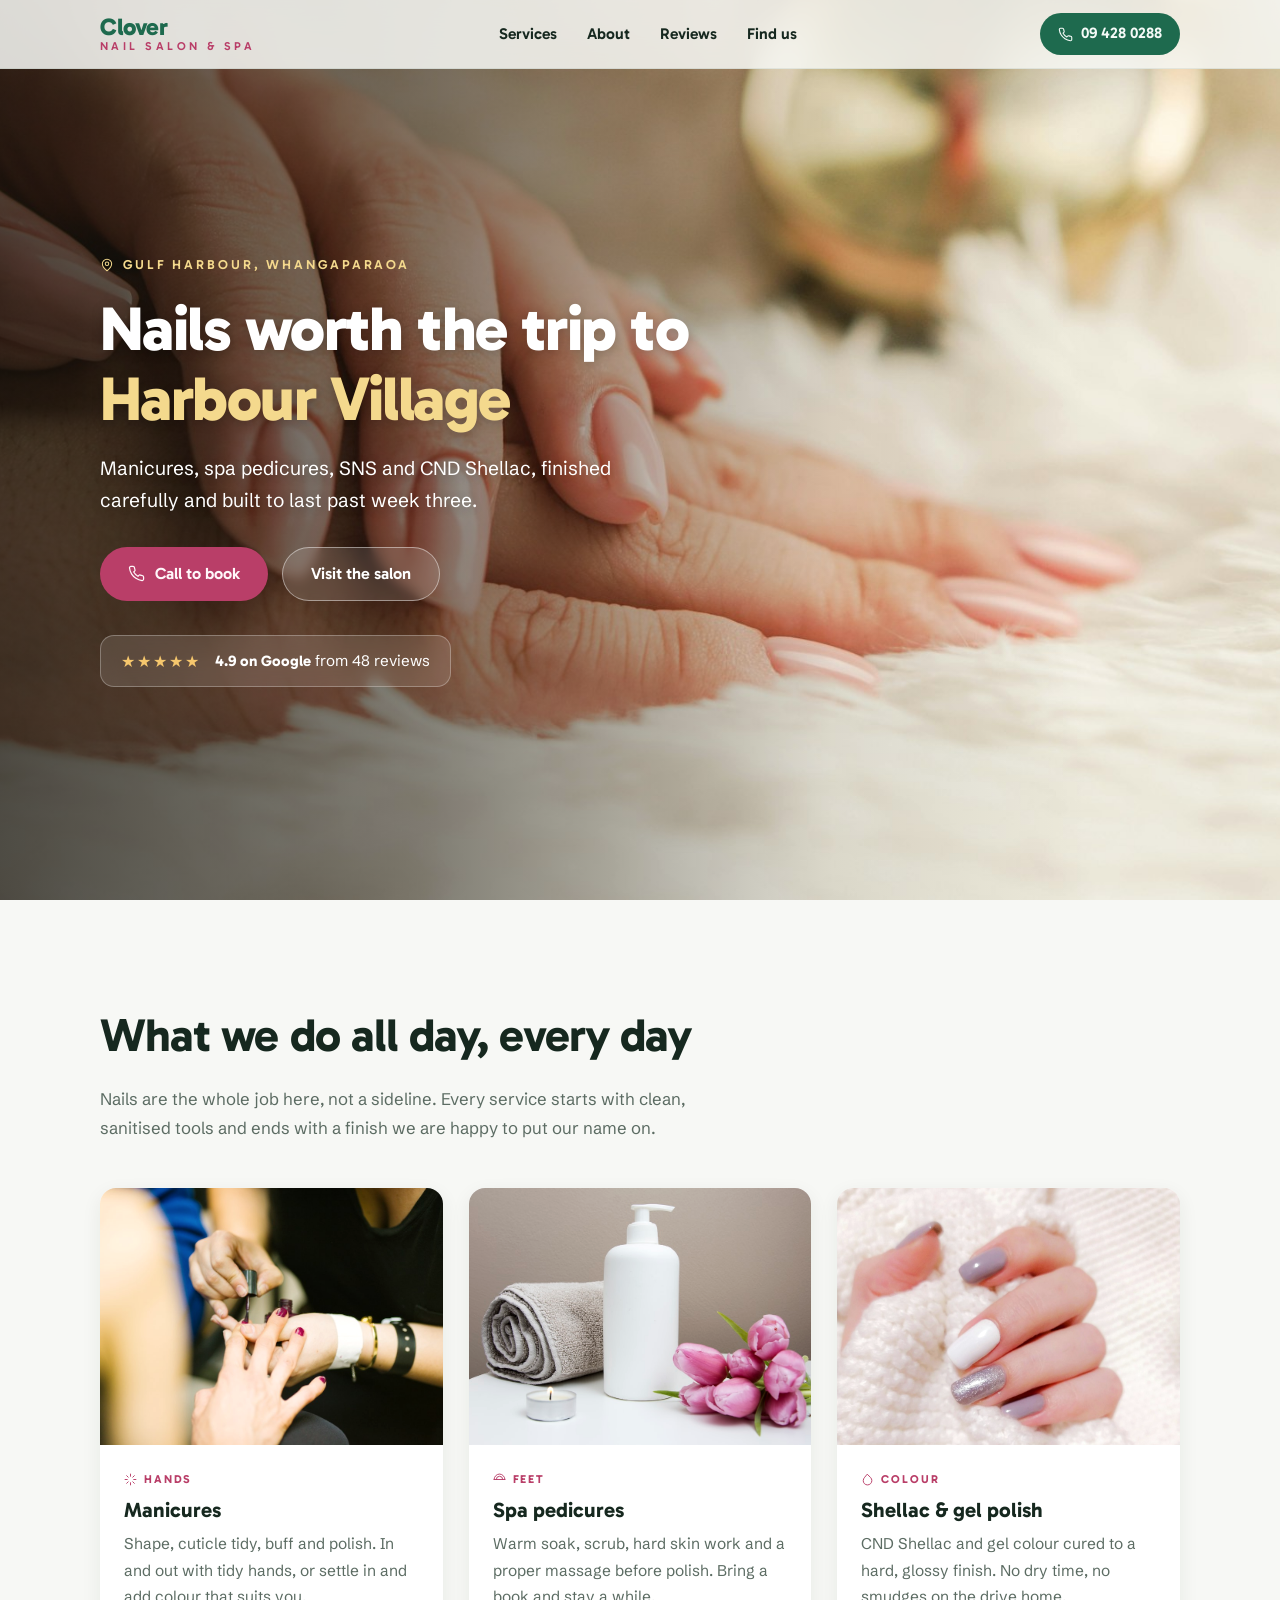
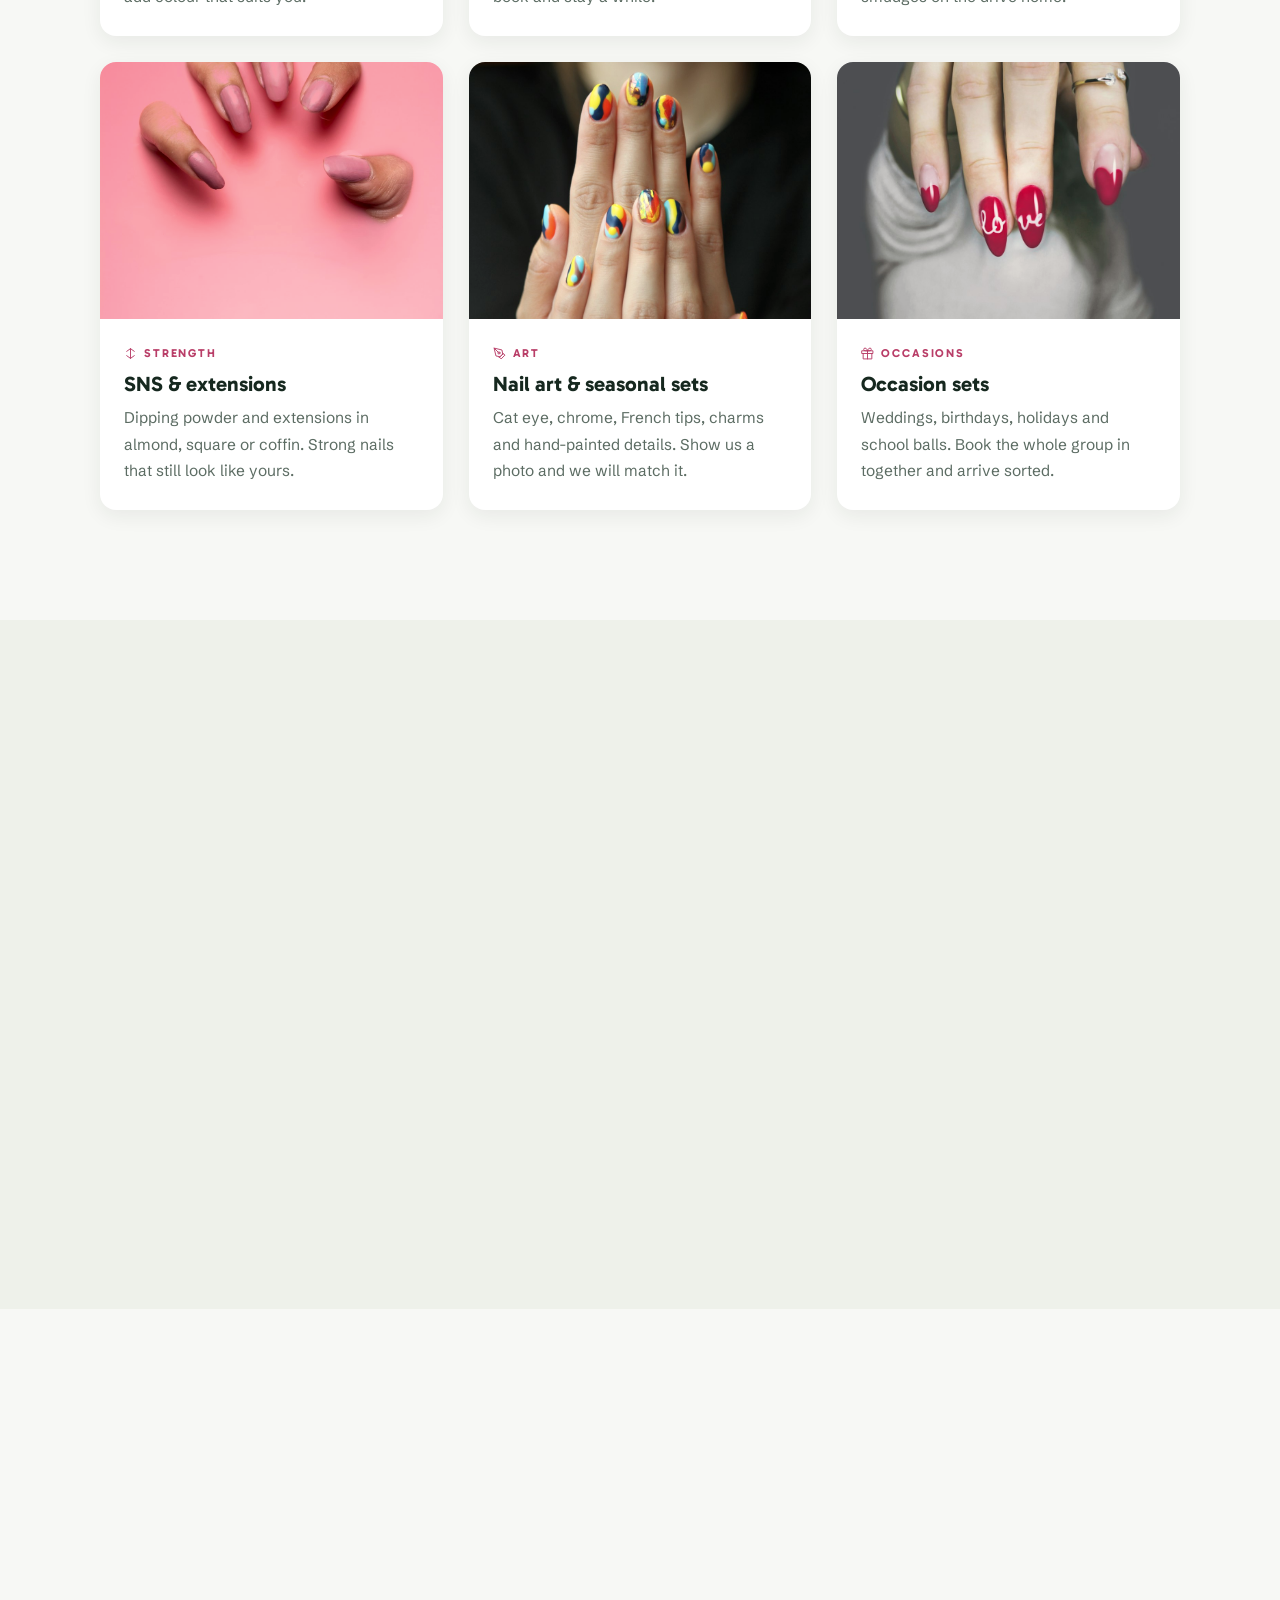
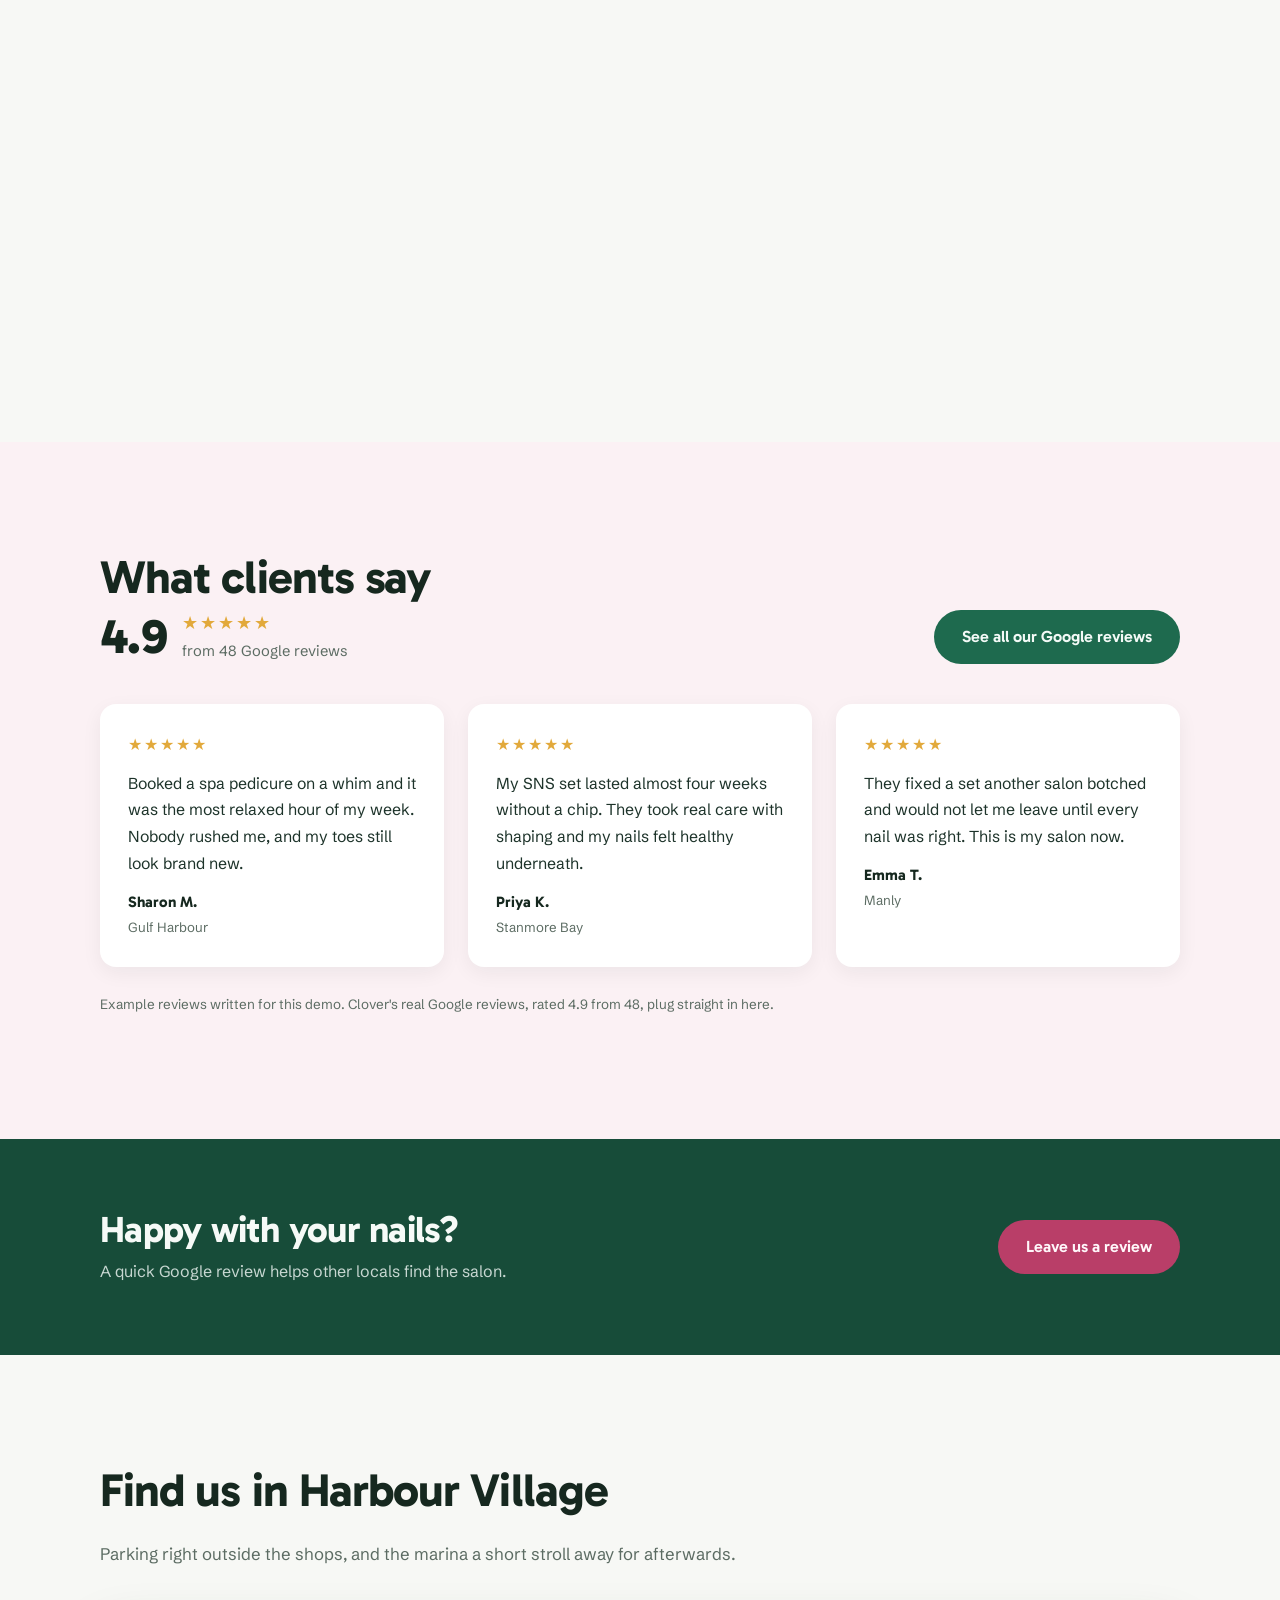
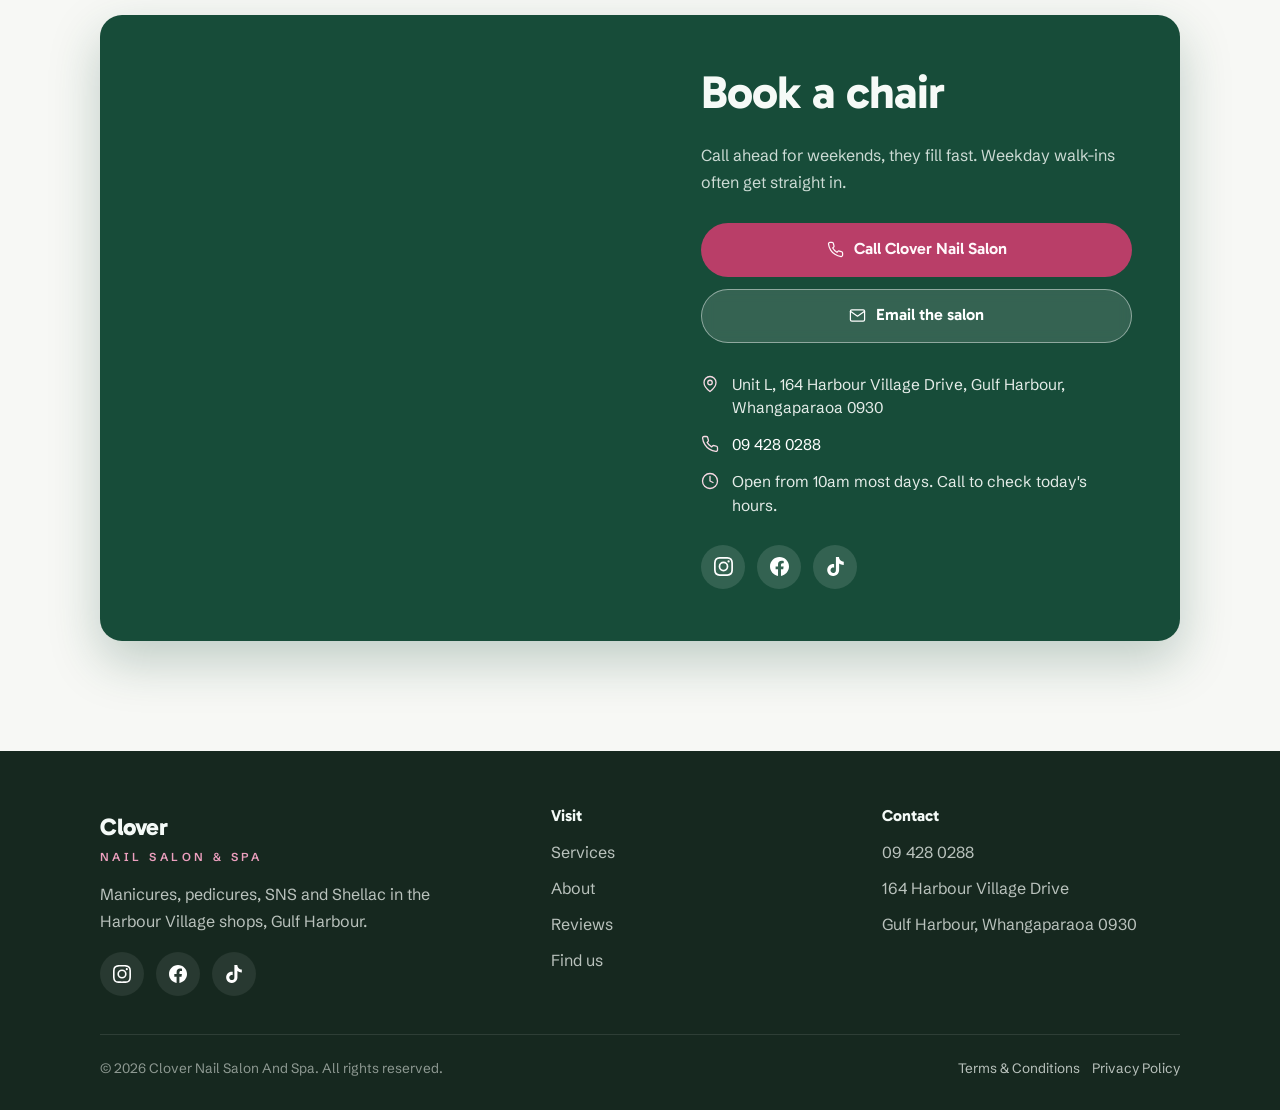
==== commit 61762eef: "Remove white hero overlay and improve photo contrast" ====
--- a/index.html
+++ b/index.html
@@ -217,6 +217,7 @@
   #intro{display:none}
 }
 </style>
+<link rel="stylesheet" href="hero-clarity.css">
 </head>
 <body>
 
--- a/hero-clarity.css
+++ b/hero-clarity.css
@@ -0,0 +1,6 @@
+
+/* Clear photography with contrast only behind the hero copy. */
+.hero::after{background:linear-gradient(90deg,rgba(19,17,12,.72) 0%,rgba(19,17,12,.48) 34%,rgba(19,17,12,.08) 65%,transparent 85%)}
+.hero h1,.hero-sub{color:#fff;text-shadow:0 2px 12px rgba(0,0,0,.22)}
+.hero h1 em,.hero-eyebrow{color:#f4d98d}
+@media(max-width:700px){.hero::after{background:linear-gradient(90deg,rgba(19,17,12,.7),rgba(19,17,12,.25))}}
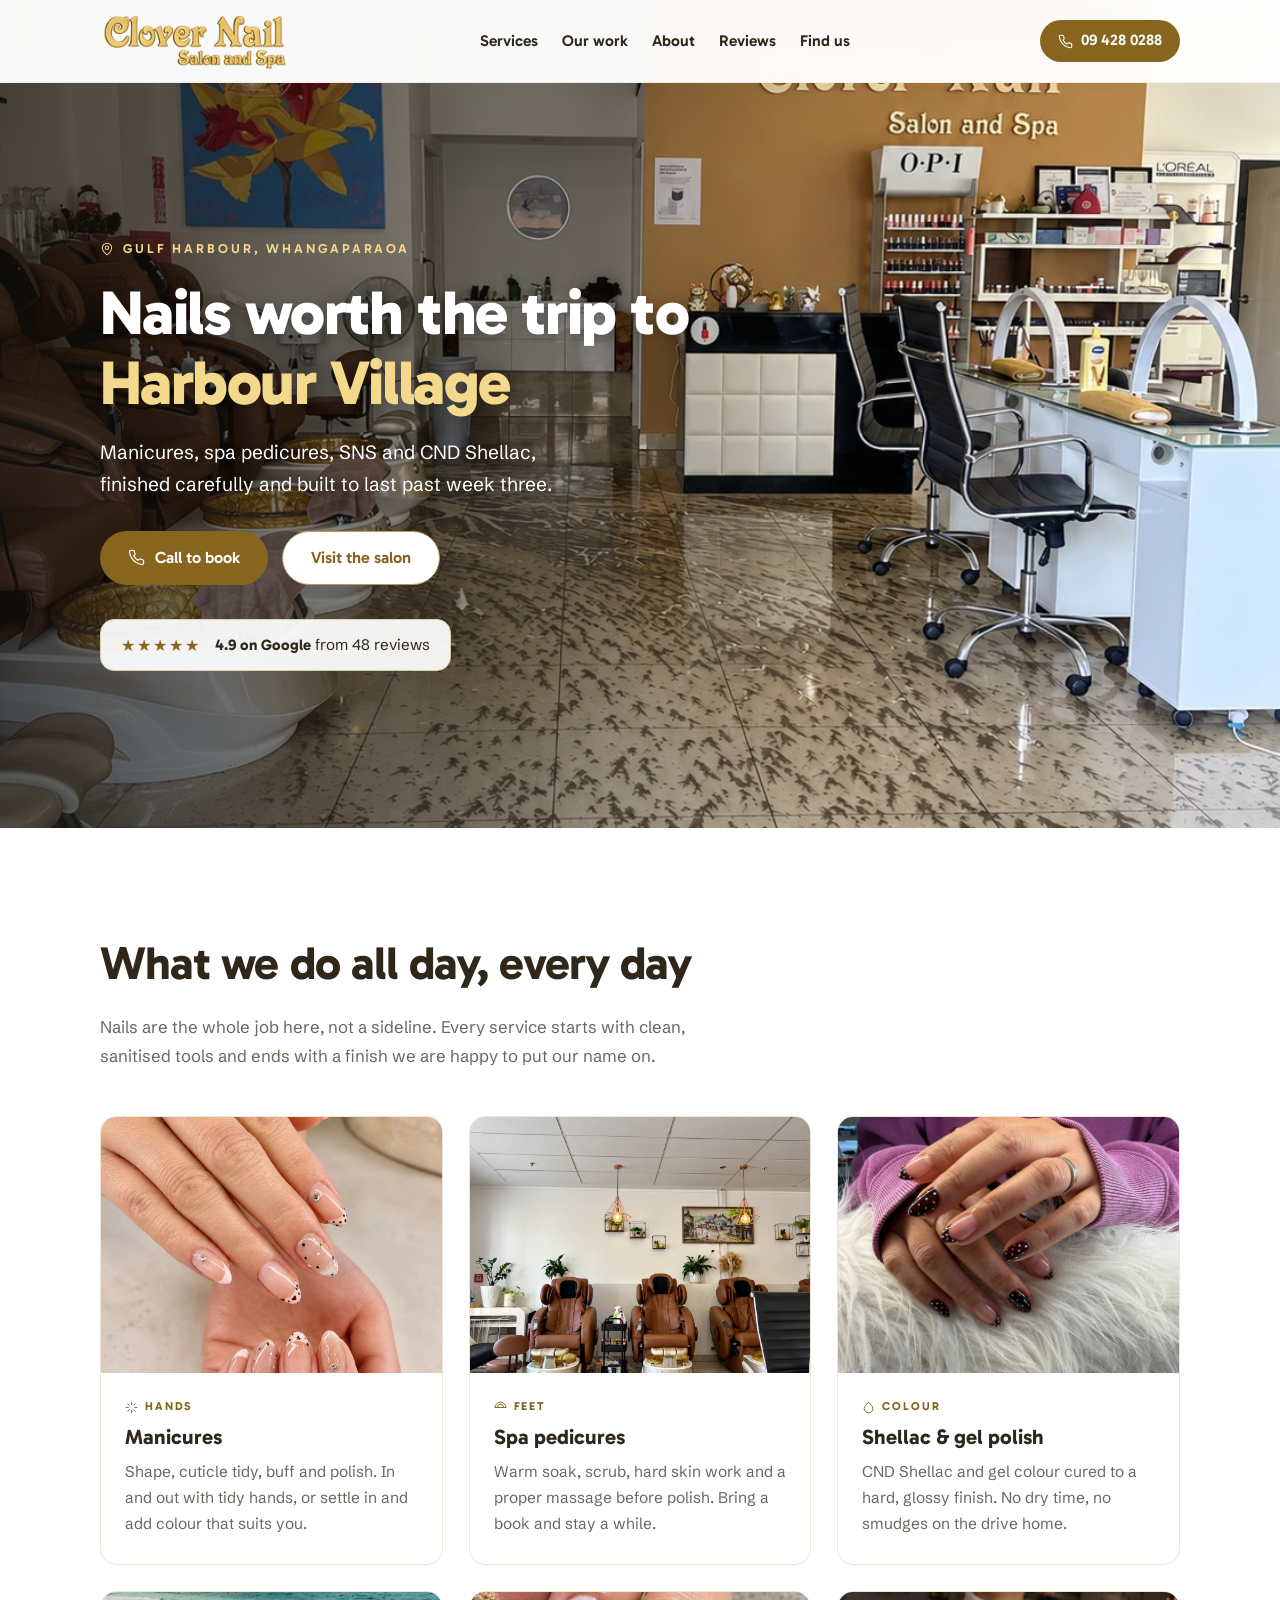
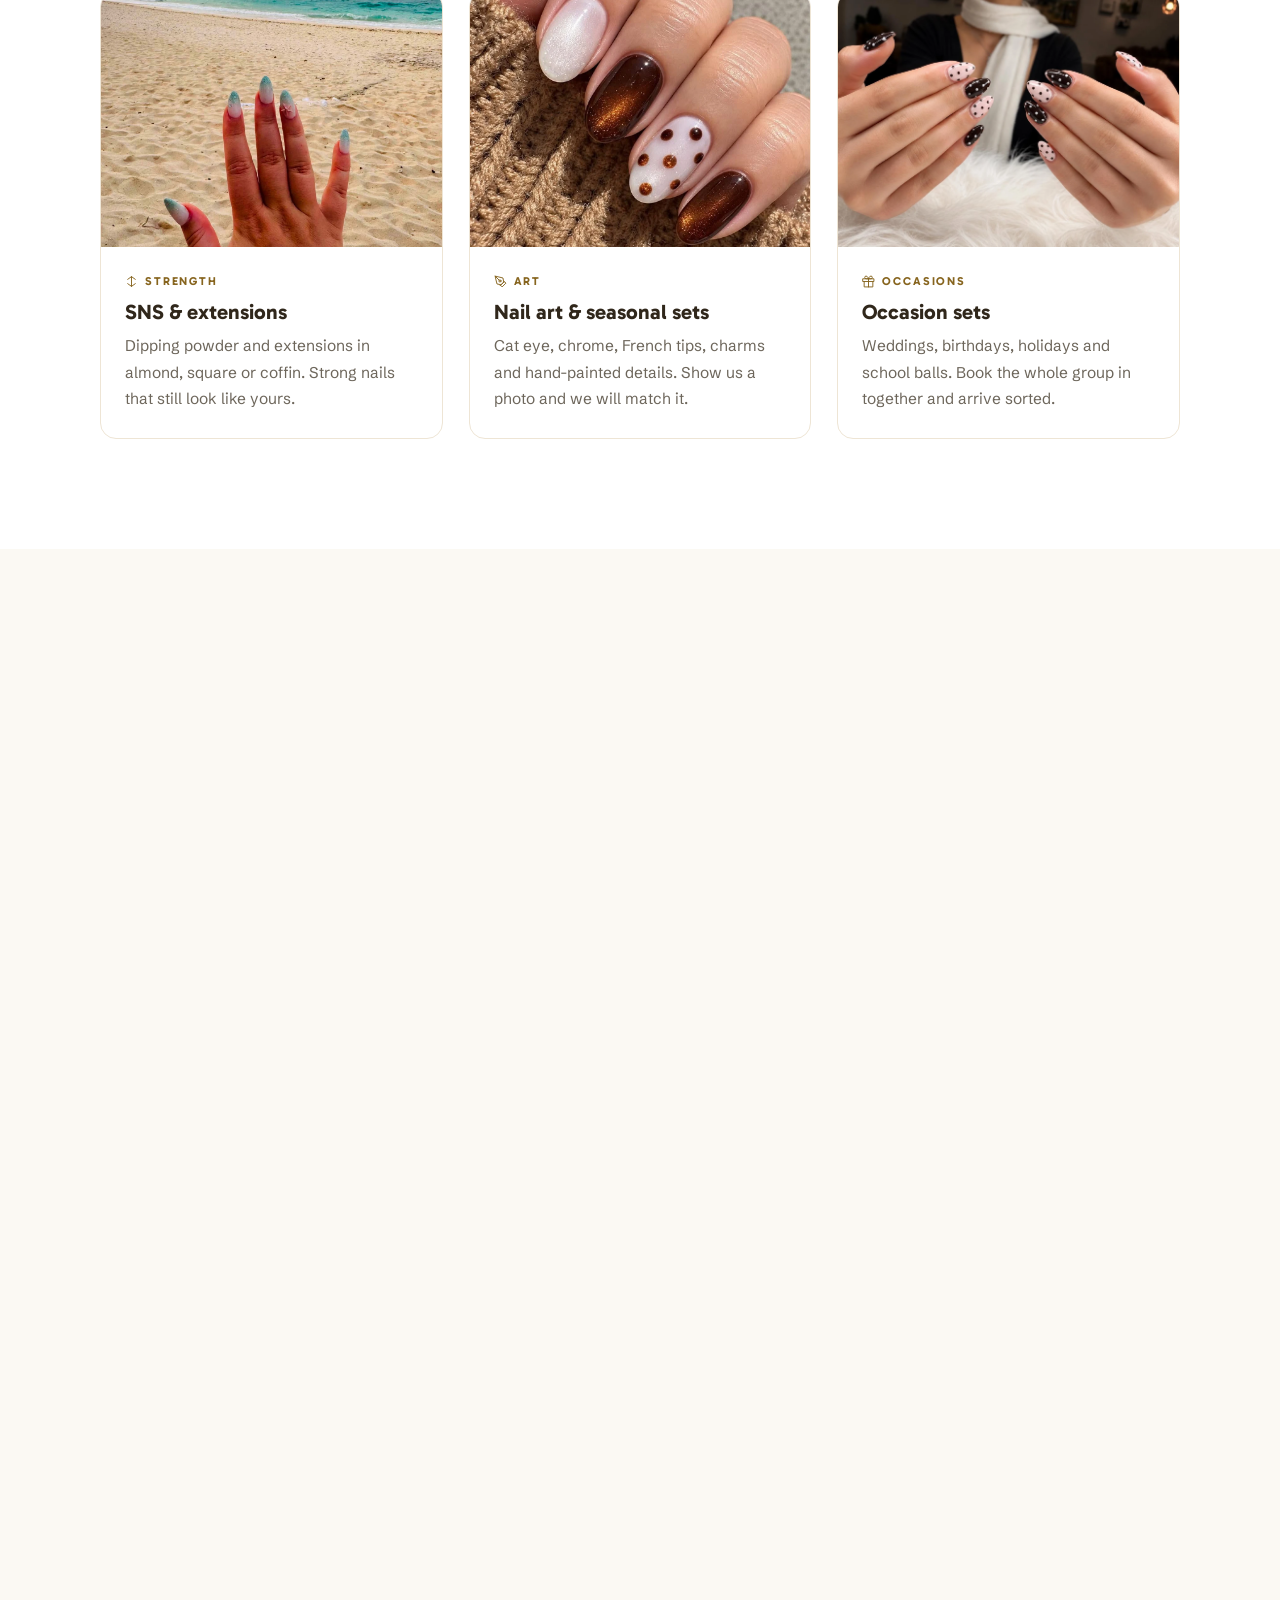
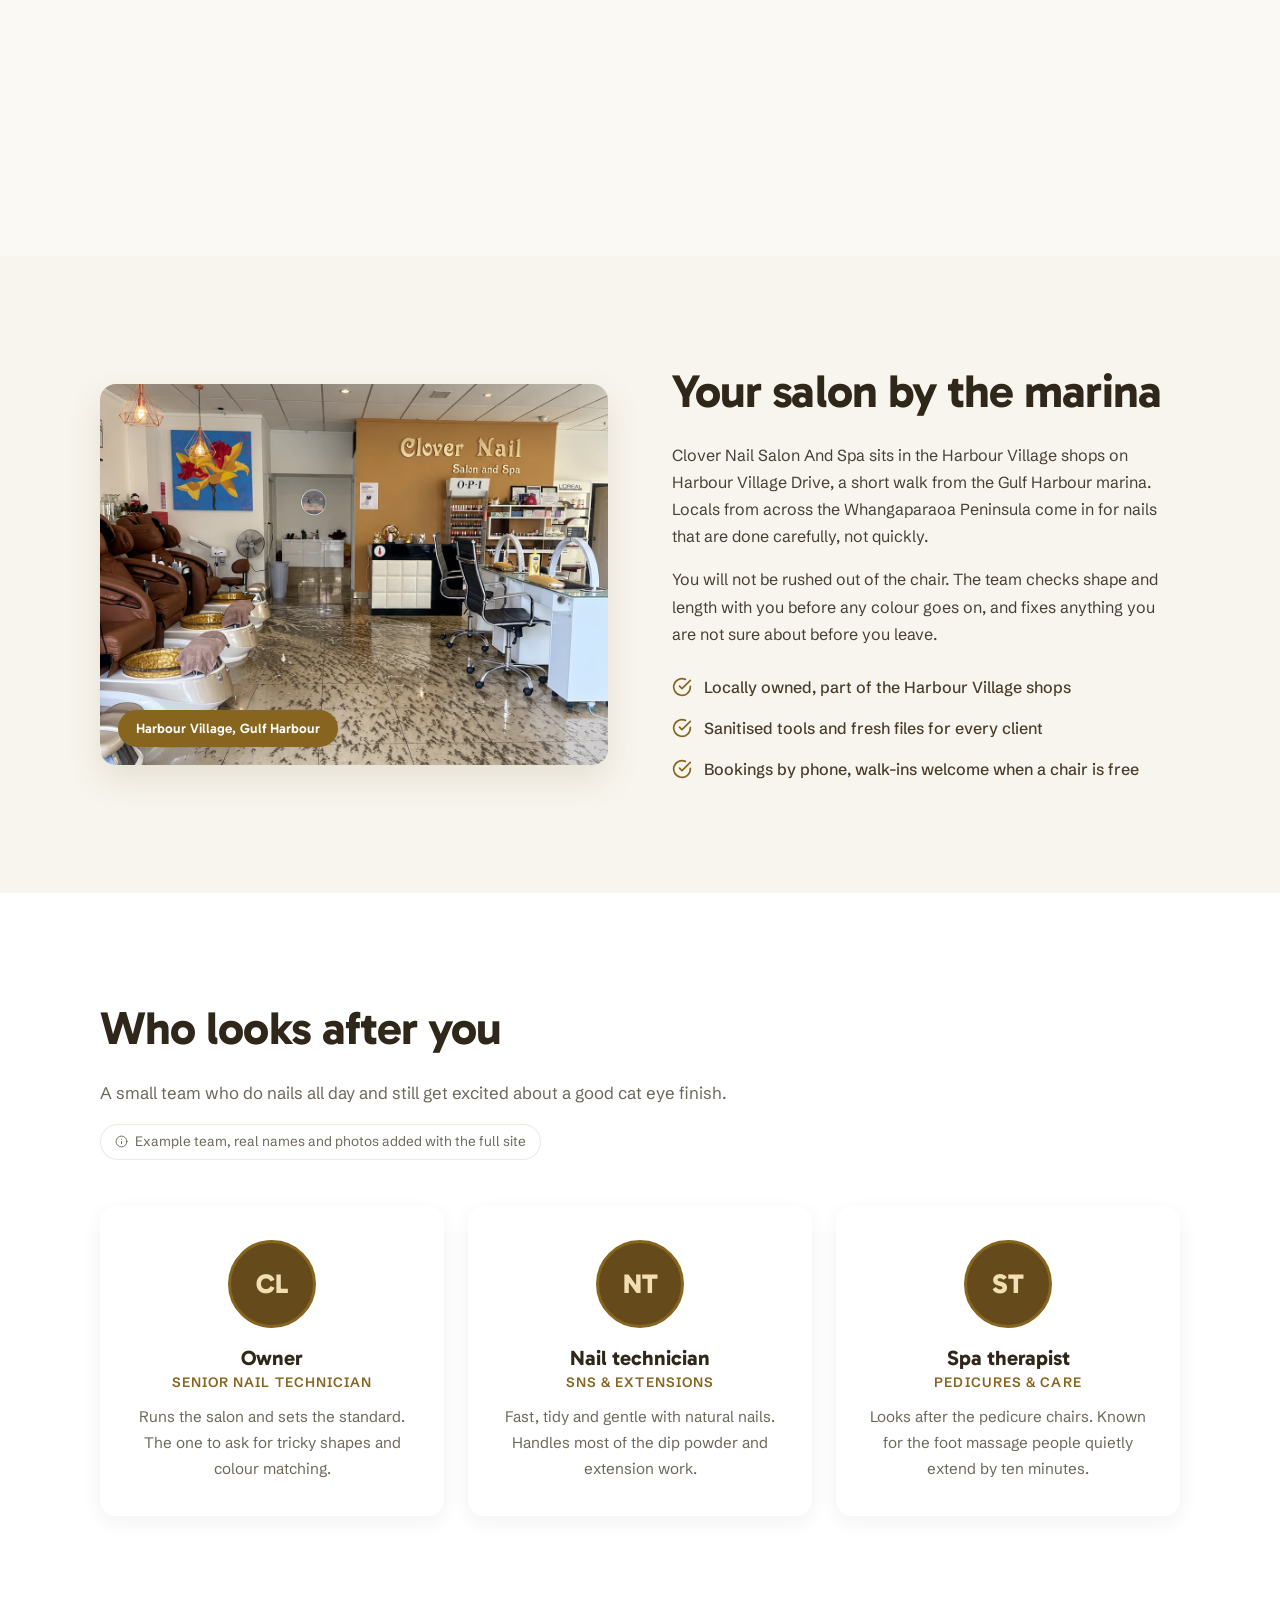
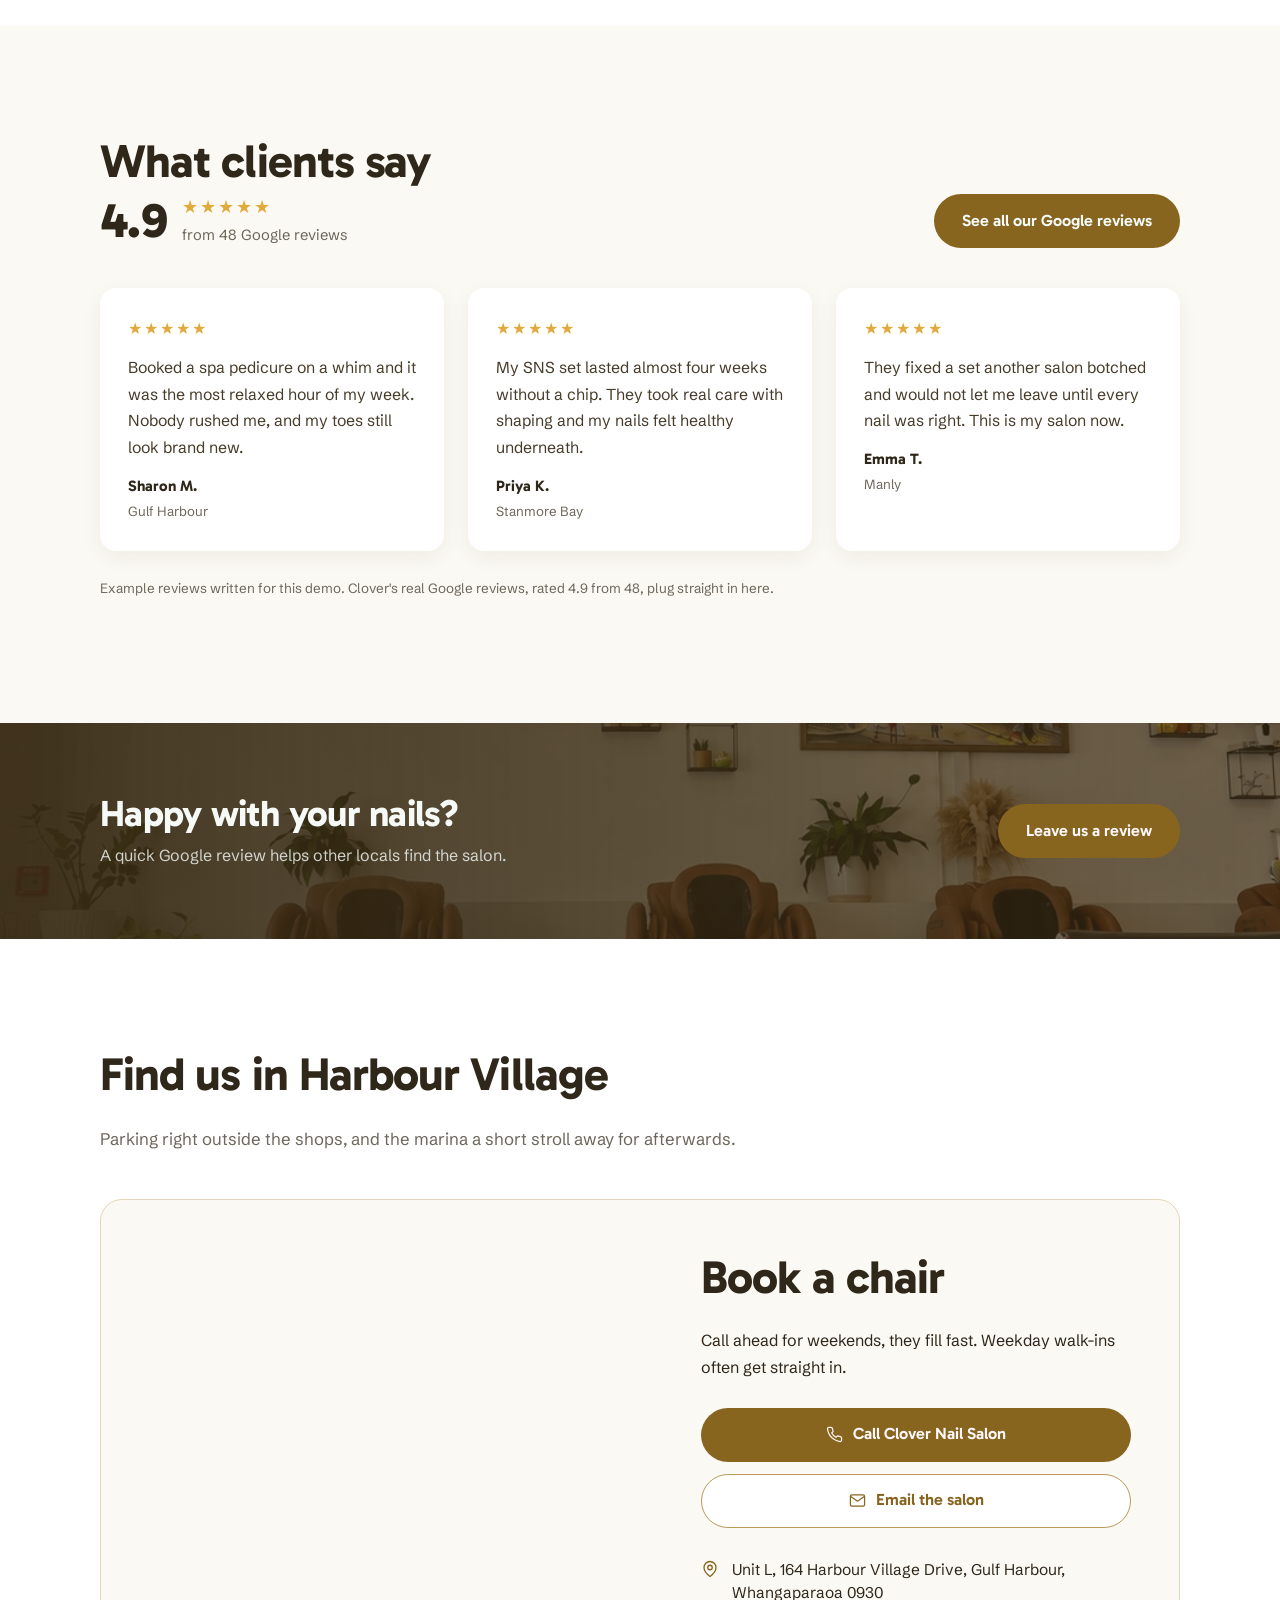
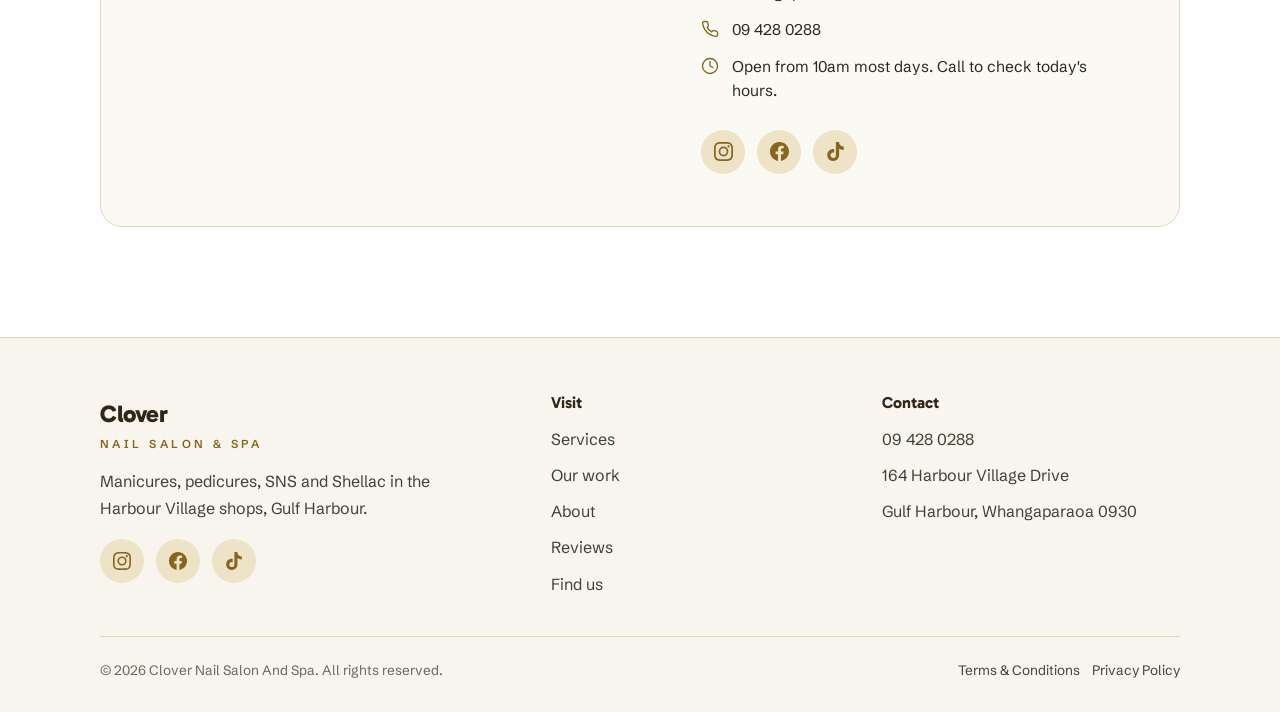
==== commit 05f26228: "Update demo via Claude Code" ====
--- a/index.html
+++ b/index.html
@@ -8,27 +8,27 @@
 <meta property="og:title" content="Clover Nail Salon And Spa | Nail Salon, Gulf Harbour">
 <meta property="og:description" content="Manicures, spa pedicures, SNS and CND Shellac at Harbour Village, Gulf Harbour. Rated 4.9 on Google.">
 <meta property="og:type" content="website">
-<meta property="og:image" content="img/hero-1.jpg">
-<link rel="icon" href="data:image/svg+xml,%3Csvg xmlns='http://www.w3.org/2000/svg' viewBox='0 0 64 64'%3E%3Crect width='64' height='64' rx='16' fill='%231e6a4e'/%3E%3Ctext x='32' y='44' font-family='Georgia,serif' font-size='36' font-weight='bold' fill='%23fdf2f6' text-anchor='middle'%3EC%3C/text%3E%3C/svg%3E">
-<link rel="preload" as="image" href="img/hero-1.jpg" fetchpriority="high">
+<meta property="og:image" content="img/studio-interior.webp">
+<link rel="icon" href="data:image/svg+xml,%3Csvg xmlns='http://www.w3.org/2000/svg' viewBox='0 0 64 64'%3E%3Crect width='64' height='64' rx='16' fill='%2387651f'/%3E%3Ctext x='32' y='44' font-family='Georgia,serif' font-size='36' font-weight='bold' fill='%23ffffff' text-anchor='middle'%3EC%3C/text%3E%3C/svg%3E">
+<link rel="preload" as="image" href="img/studio-interior.webp" fetchpriority="high">
 <link rel="preconnect" href="https://fonts.googleapis.com">
 <link rel="preconnect" href="https://fonts.gstatic.com" crossorigin>
 <link href="https://fonts.googleapis.com/css2?family=Gabarito:wght@500;600;700;800&family=Schibsted+Grotesk:ital,wght@0,400;0,500;0,600;0,700;1,400&display=swap" rel="stylesheet">
 <style>
 :root{
-  --ink:#16281f;
-  --ink-2:#1d332a;
-  --green:#1e6a4e;
-  --green-deep:#174c39;
-  --rose:#b93e68;
-  --rose-soft:#f7d9e4;
-  --bg:#f7f8f5;
-  --bone:#eef1ea;
-  --blush:#fbf1f4;
-  --text:#33413a;
-  --muted:#5c6c63;
+  --ink:#30271b;
+  --ink-2:#473b2a;
+  --green:#87651f;
+  --green-deep:#654b1c;
+  --rose:#87651f;
+  --rose-soft:#f1dfb3;
+  --bg:#ffffff;
+  --bone:#f8f5ee;
+  --blush:#fbf9f3;
+  --text:#453f36;
+  --muted:#6d665b;
   --radius:16px;
-  --shadow:0 14px 34px rgba(23,76,57,.13);
+  --shadow:0 14px 34px rgba(112,83,29,.13);
   --ease:cubic-bezier(.16,1,.3,1);
 }
 *,*::before,*::after{box-sizing:border-box}
@@ -51,9 +51,9 @@
 .btn:active{transform:scale(.98)}
 .btn svg{flex:none}
 .btn-primary{background:var(--green);color:#f4faf7}
-.btn-primary:hover{background:var(--green-deep);transform:translateY(-2px);box-shadow:0 12px 26px rgba(23,76,57,.28)}
+.btn-primary:hover{background:var(--green-deep);transform:translateY(-2px);box-shadow:0 12px 26px rgba(112,83,29,.28)}
 .btn-rose{background:var(--rose);color:#fff7fa}
-.btn-rose:hover{background:#9f345a;transform:translateY(-2px);box-shadow:0 12px 26px rgba(185,62,104,.32)}
+.btn-rose:hover{background:#654b1c;transform:translateY(-2px);box-shadow:0 12px 26px rgba(135,101,31,.32)}
 .btn-ghost{background:rgba(255,255,255,.13);color:#fff;border:1px solid rgba(255,255,255,.45);backdrop-filter:blur(6px)}
 .btn-ghost:hover{background:rgba(255,255,255,.24);transform:translateY(-2px)}
 
@@ -65,8 +65,8 @@
 @keyframes introUp{to{opacity:1;transform:translateY(0)}}
 
 /* nav */
-header{position:fixed;top:0;left:0;right:0;z-index:100;background:rgba(247,248,245,.86);backdrop-filter:blur(14px);border-bottom:1px solid rgba(23,76,57,.08);transition:box-shadow .3s}
-header.scrolled{box-shadow:0 6px 24px rgba(22,40,31,.08)}
+header{position:fixed;top:0;left:0;right:0;z-index:100;background:rgba(255,255,255,.86);backdrop-filter:blur(14px);border-bottom:1px solid rgba(112,83,29,.08);transition:box-shadow .3s}
+header.scrolled{box-shadow:0 6px 24px rgba(48,39,27,.08)}
 .nav{display:flex;align-items:center;justify-content:space-between;height:68px;gap:16px}
 .logo{font-family:"Gabarito",sans-serif;text-decoration:none;line-height:1;display:flex;flex-direction:column;gap:2px}
 .logo .l1{font-weight:800;font-size:1.5rem;color:var(--green);letter-spacing:-.02em}
@@ -81,9 +81,9 @@
 .nav-burger.open span:nth-child(1){transform:translateY(7px) rotate(45deg)}
 .nav-burger.open span:nth-child(2){opacity:0}
 .nav-burger.open span:nth-child(3){transform:translateY(-7px) rotate(-45deg)}
-#mobileMenu{display:none;flex-direction:column;gap:4px;padding:10px 20px 22px;background:rgba(247,248,245,.98);border-bottom:1px solid rgba(23,76,57,.1)}
+#mobileMenu{display:none;flex-direction:column;gap:4px;padding:10px 20px 22px;background:rgba(255,255,255,.98);border-bottom:1px solid rgba(112,83,29,.1)}
 #mobileMenu.open{display:flex}
-#mobileMenu a{font-family:"Gabarito",sans-serif;font-weight:600;font-size:1.1rem;color:var(--ink);text-decoration:none;padding:12px 4px;border-bottom:1px solid rgba(23,76,57,.07)}
+#mobileMenu a{font-family:"Gabarito",sans-serif;font-weight:600;font-size:1.1rem;color:var(--ink);text-decoration:none;padding:12px 4px;border-bottom:1px solid rgba(112,83,29,.07)}
 #mobileMenu a.m-call{margin-top:10px;background:var(--green);color:#f4faf7;border:0;border-radius:999px;text-align:center;padding:14px}
 @media(min-width:900px){
   .nav-links{display:flex}
@@ -119,7 +119,7 @@
 .svc-grid{display:grid;grid-template-columns:1fr;gap:26px}
 @media(min-width:640px){.svc-grid{grid-template-columns:repeat(2,1fr)}}
 @media(min-width:1000px){.svc-grid{grid-template-columns:repeat(3,1fr)}}
-.svc-card{background:#fff;border-radius:var(--radius);overflow:hidden;box-shadow:0 6px 20px rgba(22,40,31,.07);transition:transform .35s var(--ease),box-shadow .35s var(--ease)}
+.svc-card{background:#fff;border-radius:var(--radius);overflow:hidden;box-shadow:0 6px 20px rgba(48,39,27,.07);transition:transform .35s var(--ease),box-shadow .35s var(--ease)}
 .svc-card:hover{transform:translateY(-6px);box-shadow:var(--shadow)}
 .svc-card figure{margin:0;aspect-ratio:4/3;overflow:hidden}
 .svc-card img{width:100%;height:100%;object-fit:cover;display:block;filter:saturate(.85) contrast(1.05);transition:transform .6s var(--ease)}
@@ -140,10 +140,10 @@
 .about-check svg{flex:none;margin-top:3px;color:var(--rose)}
 
 /* crew */
-.crew-note{font-size:.85rem;color:var(--muted);display:inline-flex;align-items:center;gap:7px;background:#fff;border:1px solid rgba(23,76,57,.12);border-radius:999px;padding:7px 14px;line-height:1.45}
+.crew-note{font-size:.85rem;color:var(--muted);display:inline-flex;align-items:center;gap:7px;background:#fff;border:1px solid rgba(112,83,29,.12);border-radius:999px;padding:7px 14px;line-height:1.45}
 .crew-grid{display:grid;grid-template-columns:1fr;gap:24px;margin-top:38px}
 @media(min-width:700px){.crew-grid{grid-template-columns:repeat(3,1fr)}}
-.crew-card{background:#fff;border-radius:var(--radius);padding:34px 26px;text-align:center;box-shadow:0 6px 20px rgba(22,40,31,.06);transition:transform .35s var(--ease)}
+.crew-card{background:#fff;border-radius:var(--radius);padding:34px 26px;text-align:center;box-shadow:0 6px 20px rgba(48,39,27,.06);transition:transform .35s var(--ease)}
 .crew-card:hover{transform:translateY(-5px)}
 .crew-avatar{width:88px;height:88px;margin:0 auto 18px;border-radius:50%;background:var(--green-deep);color:var(--rose-soft);display:flex;align-items:center;justify-content:center;font-family:"Gabarito",sans-serif;font-weight:800;font-size:1.7rem;border:3px solid var(--rose)}
 .crew-card h3{margin-bottom:2px}
@@ -159,7 +159,7 @@
 .rev-score .cnt{font-size:.92rem;color:var(--muted)}
 .rev-grid{display:grid;grid-template-columns:1fr;gap:24px}
 @media(min-width:800px){.rev-grid{grid-template-columns:repeat(3,1fr)}}
-.rev-card{background:#fff;border-radius:var(--radius);padding:28px;box-shadow:0 6px 20px rgba(22,40,31,.06);display:flex;flex-direction:column;gap:12px}
+.rev-card{background:#fff;border-radius:var(--radius);padding:28px;box-shadow:0 6px 20px rgba(48,39,27,.06);display:flex;flex-direction:column;gap:12px}
 .rev-card .stars{color:#e2a93b;letter-spacing:2px;font-size:.98rem}
 .rev-card blockquote{margin:0;font-size:.99rem;color:var(--ink-2)}
 .rev-card .who{font-family:"Gabarito",sans-serif;font-weight:700;color:var(--ink);font-size:.95rem}
@@ -173,7 +173,7 @@
 .rev-banner p{color:rgba(244,250,247,.8);margin:8px 0 0;max-width:44ch}
 
 /* contact */
-.contact-card{background:var(--green-deep);border-radius:22px;overflow:hidden;display:grid;grid-template-columns:1fr;box-shadow:0 20px 50px rgba(23,76,57,.25)}
+.contact-card{background:var(--green-deep);border-radius:22px;overflow:hidden;display:grid;grid-template-columns:1fr;box-shadow:0 20px 50px rgba(112,83,29,.25)}
 @media(min-width:900px){.contact-card{grid-template-columns:1.05fr 1fr}}
 .contact-map{min-height:320px;order:2}
 @media(min-width:900px){.contact-map{order:1}}
@@ -198,7 +198,7 @@
 .foot-grid{display:grid;grid-template-columns:1fr;gap:34px;margin-bottom:38px}
 @media(min-width:800px){.foot-grid{grid-template-columns:1.4fr 1fr 1fr}}
 .foot-logo .l1{font-family:"Gabarito",sans-serif;font-weight:800;font-size:1.5rem;color:#f4faf7;letter-spacing:-.02em}
-.foot-logo .l2{font-size:.72rem;font-weight:600;letter-spacing:.3em;text-transform:uppercase;color:#ec9fbe}
+.foot-logo .l2{font-size:.72rem;font-weight:600;letter-spacing:.3em;text-transform:uppercase;color:#e5ce97}
 footer h3{color:#f4faf7;font-size:1rem;margin-bottom:14px}
 footer ul{list-style:none;margin:0;padding:0;display:flex;flex-direction:column;gap:9px}
 footer a{color:rgba(240,245,241,.75);text-decoration:none;transition:color .25s}
@@ -216,24 +216,51 @@
   .reveal{opacity:1;transform:none}
   #intro{display:none}
 }
+.logo img{display:block;width:190px;height:auto;max-height:62px;object-fit:contain}a:focus-visible,button:focus-visible{outline:3px solid #b89142;outline-offset:5px}
+</style>
+<style>
+/* Gold and white brand treatment */
+header{background:rgba(255,255,255,.97)}
+.nav{height:82px}.nav-links{gap:24px}
+#intro{background:#fff}#intro>img{width:min(380px,80vw);height:auto}
+.hero{background:#f4eee2;min-height:780px;min-height:92svh;padding-top:150px}
+.hero-slide{background-position:72% 53%;background-size:cover}
+.hero::after{background:linear-gradient(90deg,rgba(255,255,255,.97) 0%,rgba(255,255,255,.91) 28%,rgba(255,255,255,.62) 52%,rgba(255,255,255,.06) 82%)}
+.hero h1{color:var(--ink);max-width:17ch}.hero h1 em{color:var(--green)}
+.hero-eyebrow{color:var(--green)}.hero-sub{color:var(--text);max-width:40ch}
+.hero .btn-ghost{background:#fff;color:var(--green);border-color:#b99a59;backdrop-filter:none}
+.hero-review{background:rgba(255,255,255,.93);border-color:#dfcfaa;color:var(--ink);backdrop-filter:none}
+.hero-review .stars{color:#87651f}
+.svc-card img,.about-photo img{filter:none}
+.svc-card{border:1px solid #eee5d5;box-shadow:none}
+.nail-gallery{background:#fbf9f3}.nail-gallery-grid{display:grid;grid-template-columns:repeat(3,minmax(0,1fr));gap:22px}
+.nail-gallery-grid figure{margin:0;overflow:hidden;border-radius:12px;background:#eee5d5}
+.nail-gallery-grid a{display:block;height:100%}.nail-gallery-grid img{display:block;width:100%;height:100%;aspect-ratio:4/5;object-fit:cover}
+.nail-gallery-grid figure:nth-child(3) img{object-fit:contain}
+.rev-banner{background:linear-gradient(90deg,rgba(57,43,20,.94),rgba(57,43,20,.65)),url('img/studio-pedicure.webp') center 55%/cover}
+.contact-card{background:#fbf9f3;border:1px solid #e3d6b8;box-shadow:none}
+.contact-info h2,.contact-info>p,.c-row,.c-row a{color:var(--ink)}.c-row svg{color:var(--green)}
+.contact-info .btn-ghost{background:white;color:var(--green);border-color:#b99a59;backdrop-filter:none}
+.contact-info .socials a{background:#eee2c7;color:var(--green)}
+footer{background:#f8f5ee;color:var(--text);border-top:1px solid #e3d6b8}footer h3,footer .foot-logo .l1{color:var(--ink)}footer .foot-logo .l2{color:var(--green)}footer a{color:var(--text)}footer a:hover{color:var(--green)}.foot-bottom{color:var(--muted);border-color:#e3d6b8}footer .socials a{background:#eee2c7;color:var(--green)}
+section[id]{scroll-margin-top:82px}
+@media(max-width:700px){.logo img{width:168px}.hero{min-height:850px;min-height:100svh;padding:135px 0 60px}.hero::after{background:linear-gradient(90deg,rgba(255,255,255,.94),rgba(255,255,255,.73))}.hero-slide{background-position:center}.nail-gallery-grid{grid-template-columns:repeat(2,minmax(0,1fr));gap:12px}.hero-review{gap:10px;padding:12px 14px}.hero-review .hr-text{font-size:.85rem}}
 </style>
 <link rel="stylesheet" href="hero-clarity.css">
 </head>
 <body>
 
 <div id="intro" aria-hidden="true">
-  <div class="intro-name">Clover</div>
-  <div class="intro-sub">Nail Salon &amp; Spa</div>
+  <img src="img/clover-gold-logo.webp" alt="Clover Nail Salon and Spa" width="2172" height="724">
 </div>
 
 <header id="siteHeader">
   <div class="wrap nav">
-    <a class="logo" href="#top" aria-label="Clover Nail Salon And Spa, home">
-      <span class="l1">Clover</span>
-      <span class="l2">Nail Salon &amp; Spa</span>
+    <a class="logo" href="#top" aria-label="Clover Nail Salon And Spa, home"><img src="img/clover-gold-logo.webp" alt="Clover Nail Salon and Spa" width="2172" height="724">
     </a>
     <ul class="nav-links">
       <li><a href="#services">Services</a></li>
+      <li><a href="#gallery">Our work</a></li>
       <li><a href="#about">About</a></li>
       <li><a href="#reviews">Reviews</a></li>
       <li><a href="#contact">Find us</a></li>
@@ -248,6 +275,7 @@
   </div>
   <nav id="mobileMenu" aria-label="Mobile">
     <a href="#services">Services</a>
+    <a href="#gallery">Our work</a>
     <a href="#about">About</a>
     <a href="#reviews">Reviews</a>
     <a href="#contact">Find us</a>
@@ -259,9 +287,8 @@
 
 <section class="hero" id="home" aria-label="Welcome">
   <div class="hero-slides" aria-hidden="true">
-    <div class="hero-slide active" style="background-image:url('img/hero-1.jpg')"></div>
-    <div class="hero-slide" data-src="img/hero-2.jpg"></div>
-    <div class="hero-slide" data-src="img/hero-3.jpg"></div>
+    <div class="hero-slide active" style="background-image:url('img/studio-interior.webp')"></div>
+    <div class="hero-slide" data-src="img/studio-pedicure.webp"></div>
   </div>
   <div class="hero-inner">
     <span class="hero-eyebrow">
@@ -292,7 +319,7 @@
     </div>
     <div class="svc-grid">
       <article class="svc-card reveal">
-        <figure><img src="img/svc-manicure.jpg" alt="Nail technician painting a client's nails" width="1000" height="667" loading="lazy"></figure>
+        <figure><img src="img/nail-design-5.webp" alt="Soft pink manicure with delicate white nail art" width="1000" height="667" loading="lazy"></figure>
         <div class="svc-body">
           <span class="svc-tag">
             <svg width="13" height="13" viewBox="0 0 24 24" fill="none" stroke="currentColor" stroke-width="1.75" stroke-linecap="round" stroke-linejoin="round" aria-hidden="true"><path d="M12 2v4M12 18v4M4.93 4.93l2.83 2.83M16.24 16.24l2.83 2.83M2 12h4M18 12h4M4.93 19.07l2.83-2.83M16.24 7.76l2.83-2.83"/></svg>
@@ -303,7 +330,7 @@
         </div>
       </article>
       <article class="svc-card reveal">
-        <figure><img src="img/svc-pedicure.jpg" alt="Rolled towel, lotion and pink tulips set up for a spa treatment" width="1000" height="667" loading="lazy"></figure>
+        <figure><img src="img/studio-pedicure.webp" alt="Pedicure chairs inside Clover Nail Salon and Spa" width="1000" height="667" loading="lazy"></figure>
         <div class="svc-body">
           <span class="svc-tag">
             <svg width="13" height="13" viewBox="0 0 24 24" fill="none" stroke="currentColor" stroke-width="1.75" stroke-linecap="round" stroke-linejoin="round" aria-hidden="true"><path d="M2 12h20M2 12a10 10 0 0 1 20 0M6 12a6 6 0 0 1 12 0"/></svg>
@@ -314,7 +341,7 @@
         </div>
       </article>
       <article class="svc-card reveal">
-        <figure><img src="img/svc-gel.jpg" alt="Grey, white and glitter gel polish on square nails" width="1000" height="1000" loading="lazy"></figure>
+        <figure><img src="img/nail-design-2.webp" alt="Glossy burgundy and nude nails" width="1000" height="1000" loading="lazy"></figure>
         <div class="svc-body">
           <span class="svc-tag">
             <svg width="13" height="13" viewBox="0 0 24 24" fill="none" stroke="currentColor" stroke-width="1.75" stroke-linecap="round" stroke-linejoin="round" aria-hidden="true"><path d="M12 2.69l5.66 5.66a8 8 0 1 1-11.31 0z"/></svg>
@@ -325,7 +352,7 @@
         </div>
       </article>
       <article class="svc-card reveal">
-        <figure><img src="img/svc-sns.jpg" alt="Long pink dip powder nails against a pink background" width="1000" height="1500" loading="lazy"></figure>
+        <figure><img src="img/nail-design-4.webp" alt="Long colourful nails photographed beside the beach" width="1000" height="1500" loading="lazy"></figure>
         <div class="svc-body">
           <span class="svc-tag">
             <svg width="13" height="13" viewBox="0 0 24 24" fill="none" stroke="currentColor" stroke-width="1.75" stroke-linecap="round" stroke-linejoin="round" aria-hidden="true"><path d="M12 3v18M5 8l7-5 7 5M5 16l7 5 7-5"/></svg>
@@ -336,7 +363,7 @@
         </div>
       </article>
       <article class="svc-card reveal">
-        <figure><img src="img/svc-art.jpg" alt="Colourful abstract nail art in blue, orange and yellow" width="1000" height="1500" loading="lazy"></figure>
+        <figure><img src="img/nail-design-6.webp" alt="Brown, white and dotted nail art" width="1000" height="1500" loading="lazy"></figure>
         <div class="svc-body">
           <span class="svc-tag">
             <svg width="13" height="13" viewBox="0 0 24 24" fill="none" stroke="currentColor" stroke-width="1.75" stroke-linecap="round" stroke-linejoin="round" aria-hidden="true"><path d="M12 19l7-7 3 3-7 7-3-3zM18 13l-1.5-7.5L2 2l3.5 14.5L13 18l5-5zM2 2l7.586 7.586"/><circle cx="11" cy="11" r="2"/></svg>
@@ -347,7 +374,7 @@
         </div>
       </article>
       <article class="svc-card reveal">
-        <figure><img src="img/svc-occasion.jpg" alt="Deep red almond nails with hand-painted lettering" width="1000" height="667" loading="lazy"></figure>
+        <figure><img src="img/nail-design-1.webp" alt="Black and blush pink nails with dotted details" width="1000" height="667" loading="lazy"></figure>
         <div class="svc-body">
           <span class="svc-tag">
             <svg width="13" height="13" viewBox="0 0 24 24" fill="none" stroke="currentColor" stroke-width="1.75" stroke-linecap="round" stroke-linejoin="round" aria-hidden="true"><path d="M20 12v10H4V12M2 7h20v5H2zM12 22V7M12 7H7.5a2.5 2.5 0 0 1 0-5C11 2 12 7 12 7zM12 7h4.5a2.5 2.5 0 0 0 0-5C13 2 12 7 12 7z"/></svg>
@@ -361,13 +388,15 @@
   </div>
 </section>
 
+<section id="gallery" class="nail-gallery"><div class="wrap"><div class="sec-head reveal"><h2>A little inspiration for your next set</h2><p>Explore colours, shapes and details from Clover Nail Salon and Spa.</p></div><div class="nail-gallery-grid"><figure class="reveal"><a href="img/nail-design-1.webp" target="_blank" rel="noopener" aria-label="View black and blush pink dotted nail design"><img src="img/nail-design-1.webp" alt="Black and blush pink dotted nail design" width="1400" height="1050" loading="lazy"></a></figure><figure class="reveal"><a href="img/nail-design-2.webp" target="_blank" rel="noopener" aria-label="View burgundy and nude almond nails"><img src="img/nail-design-2.webp" alt="Burgundy and nude almond nails" width="1400" height="1050" loading="lazy"></a></figure><figure class="reveal"><a href="img/nail-design-3.webp" target="_blank" rel="noopener" aria-label="View copper cat-eye nail design in three views"><img src="img/nail-design-3.webp" alt="Copper cat-eye nail design in three views" width="1400" height="1050" loading="lazy"></a></figure><figure class="reveal"><a href="img/nail-design-4.webp" target="_blank" rel="noopener" aria-label="View colourful nails by the beach"><img src="img/nail-design-4.webp" alt="Colourful nails by the beach" width="1200" height="1600" loading="lazy"></a></figure><figure class="reveal"><a href="img/nail-design-5.webp" target="_blank" rel="noopener" aria-label="View soft pink nails with white detailing"><img src="img/nail-design-5.webp" alt="Soft pink nails with white detailing" width="1086" height="1448" loading="lazy"></a></figure><figure class="reveal"><a href="img/nail-design-6.webp" target="_blank" rel="noopener" aria-label="View chocolate brown, white and dotted nails"><img src="img/nail-design-6.webp" alt="Chocolate brown, white and dotted nails" width="1080" height="1351" loading="lazy"></a></figure></div></div></section>
+
 <section class="about" id="about">
   <div class="wrap about-grid">
     <div class="about-photo reveal">
-      <img src="img/about-salon.jpg" alt="Bright modern salon interior with mirrors and comfortable chairs" width="1400" height="934" loading="lazy">
+      <img src="img/studio-interior.webp" alt="Clover Nail Salon and Spa interior with pedicure chairs and reception" width="1400" height="934" loading="lazy">
     </div>
     <div class="reveal">
-      <h2>The little green salon by the marina</h2>
+      <h2>Your salon by the marina</h2>
       <p>Clover Nail Salon And Spa sits in the Harbour Village shops on Harbour Village Drive, a short walk from the Gulf Harbour marina. Locals from across the Whangaparaoa Peninsula come in for nails that are done carefully, not quickly.</p>
       <p>You will not be rushed out of the chair. The team checks shape and length with you before any colour goes on, and fixes anything you are not sure about before you leave.</p>
       <ul class="about-check">
@@ -547,7 +576,8 @@
         <h3>Visit</h3>
         <ul>
           <li><a href="#services">Services</a></li>
-          <li><a href="#about">About</a></li>
+          <li><a href="#gallery">Our work</a></li>
+      <li><a href="#about">About</a></li>
           <li><a href="#reviews">Reviews</a></li>
           <li><a href="#contact">Find us</a></li>
         </ul>
